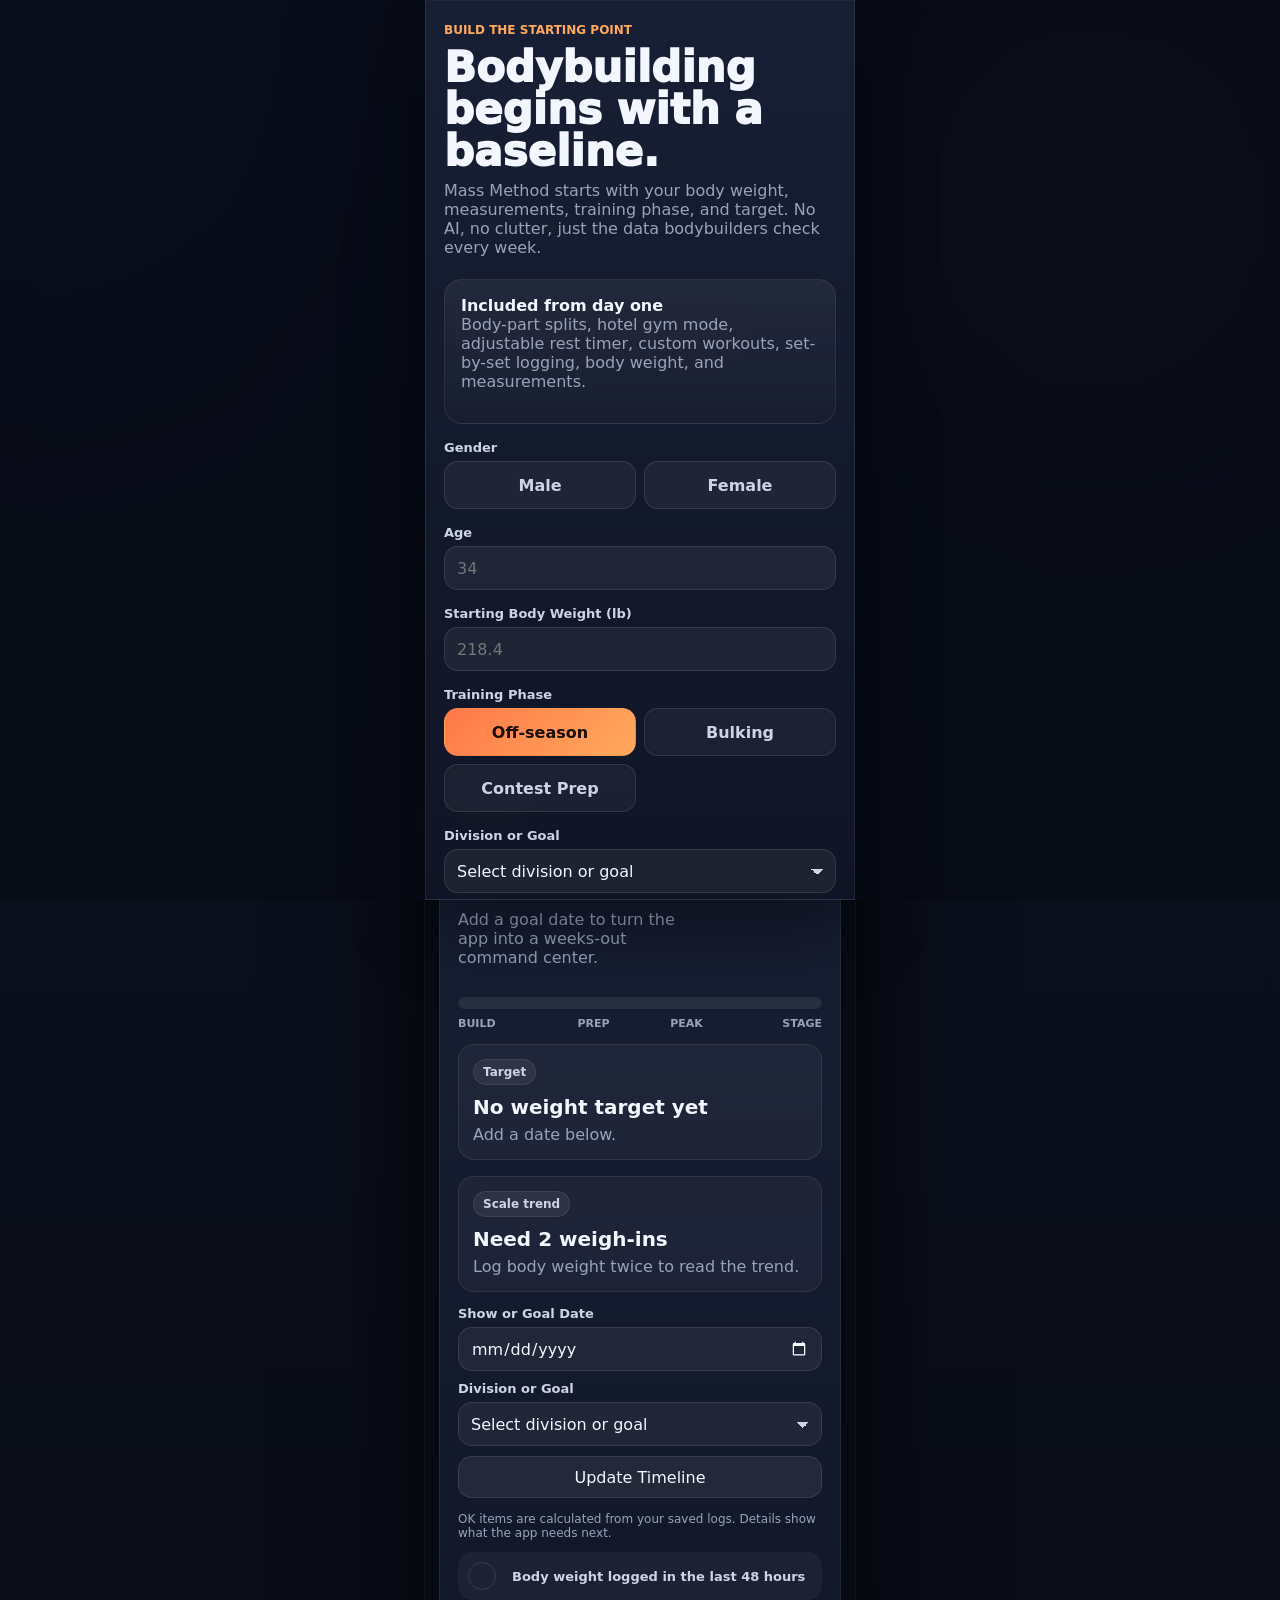
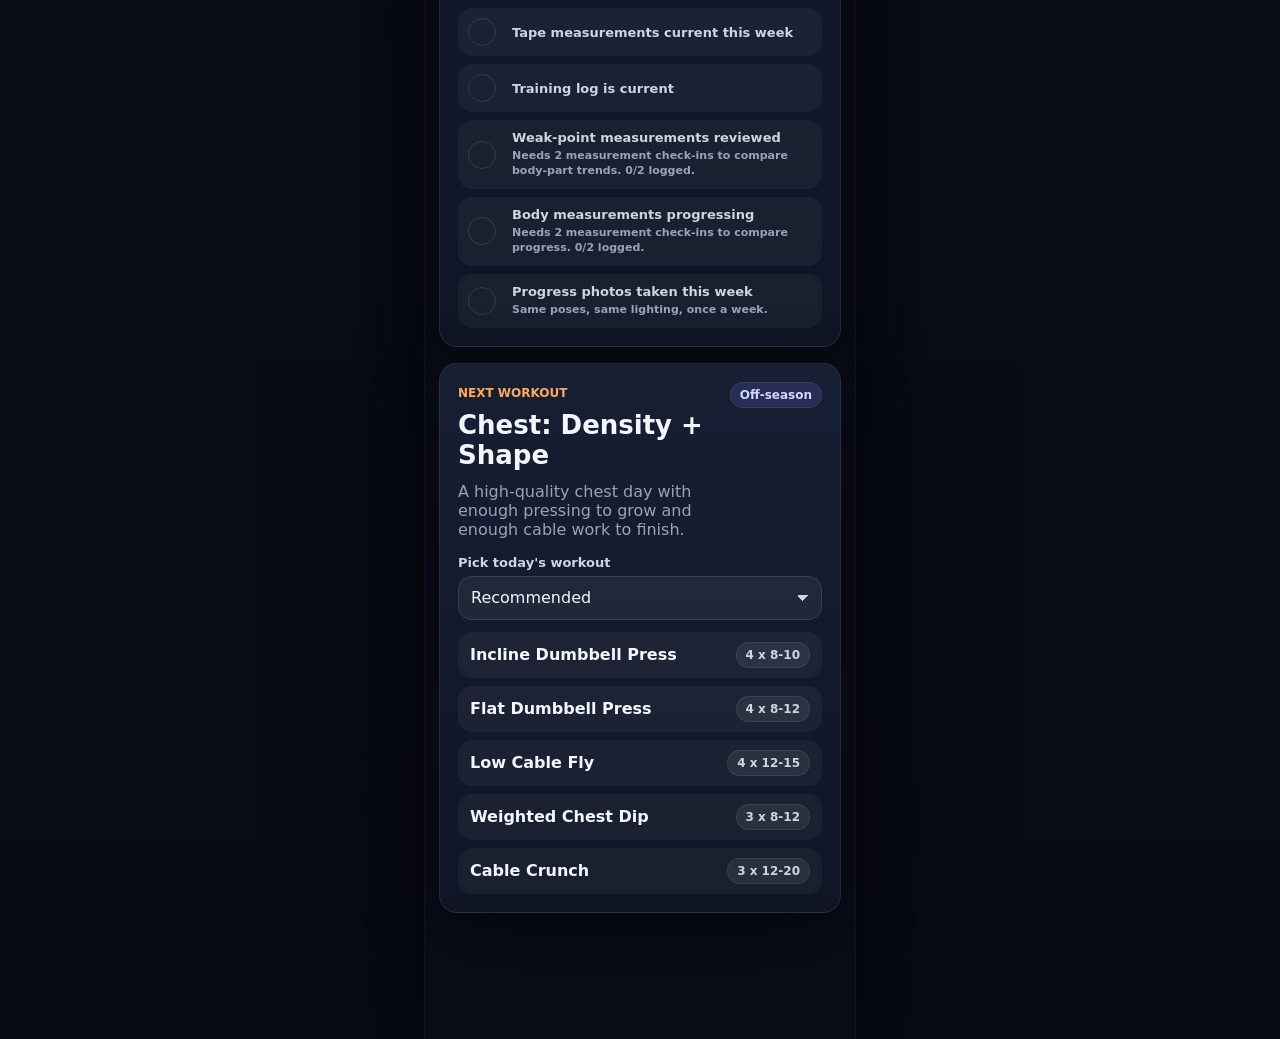
==== index.html @ 2f6bebb6 "feat: contest-prep tools — peak week checklist, posing practice, warm-up and plates New prep.js modu" ====
<!doctype html>
<html lang="en">
  <head>
    <meta charset="UTF-8" />
    <meta name="viewport" content="width=device-width, initial-scale=1.0, maximum-scale=1.0, user-scalable=no, viewport-fit=cover" />
    <meta
      name="description"
      content="Mass Method is a bodybuilding-first workout planner for off-season, bulking, contest prep, hotel gym training, and coach-ready logbook exports."
    />
    <title>Mass Method Bodybuilding</title>
    <link rel="stylesheet" href="./styles.css" />
  </head>
  <body>
    <div id="app"></div>
    <script src="./app.js"></script>
    <script src="./toolkit.js"></script>
    <script src="./settings.js"></script>
    <script src="./photos.js"></script>
    <script src="./volume.js"></script>
    <script src="./watch.js"></script>
    <script src="./coach.js"></script>
    <script src="./health.js"></script>
    <script src="./prep.js"></script>
  </body>
</html>
---- styles.css ----
:root {
  color-scheme: dark;
  /* Deep navy base, one warm action color, one cool progress color.
     Warm = things you tap; teal = things you achieved; indigo = information. */
  --bg: #0a0e1a;
  --panel: #121829;
  --panel-2: #182035;
  --line: #27314a;
  --text: #f3f6fc;
  --muted: #98a3bb;
  --soft: #cdd5e4;
  --accent: #ff7849;
  --accent-2: #ffa95c;
  --accent-rgb: 255, 120, 73;
  --teal: #2dd4bf;
  --teal-rgb: 45, 212, 191;
  --indigo-rgb: 110, 118, 255;
  --amber: #fbbf24;
  --amber-rgb: 251, 191, 36;
  --rose: #fb7185;
  --rose-rgb: 251, 113, 133;
  --action-gradient: linear-gradient(135deg, var(--accent), var(--accent-2));
  /* Legacy names kept so older rules keep resolving. */
  --blue: var(--accent);
  --blue-2: var(--accent-2);
  --green: var(--teal);
  --red: var(--rose);
  --ink: #1a0d06;
  --shadow: 0 24px 70px rgba(0, 0, 0, 0.45);
  --radius: 18px;
}

* {
  box-sizing: border-box;
}

html,
body {
  min-height: 100%;
}

body {
  margin: 0;
  background:
    radial-gradient(circle at top left, rgba(var(--indigo-rgb), 0.16), transparent 34rem),
    radial-gradient(circle at 85% 8%, rgba(var(--accent-rgb), 0.1), transparent 24rem),
    linear-gradient(180deg, #0c1120 0%, var(--bg) 46%, #080b14 100%);
  color: var(--text);
  font-family: Inter, ui-sans-serif, system-ui, -apple-system, BlinkMacSystemFont, "Segoe UI", sans-serif;
  letter-spacing: 0;
}

button,
input,
select,
textarea {
  font: inherit;
}

button {
  cursor: pointer;
}

button:disabled {
  cursor: not-allowed;
  opacity: 0.42;
}

.app {
  width: min(100%, 430px);
  min-height: 100svh;
  margin: 0 auto;
  display: grid;
  grid-template-columns: 1fr;
  background: rgba(10, 14, 26, 0.84);
  box-shadow: 0 0 0 1px rgba(255, 255, 255, 0.06), 0 34px 110px rgba(0, 0, 0, 0.62);
}

.sidebar {
  display: none;
}

.brand {
  display: flex;
  align-items: center;
  gap: 12px;
  margin-bottom: 24px;
}

.brand-mark {
  display: grid;
  place-items: center;
  width: 46px;
  height: 46px;
  border-radius: 14px;
  color: var(--ink);
  font-weight: 950;
  background: var(--action-gradient);
  box-shadow: 0 0 34px rgba(var(--accent-rgb), 0.35);
}

.brand-title {
  margin: 0;
  font-size: 20px;
  font-weight: 900;
}

.brand-subtitle {
  margin: 2px 0 0;
  color: var(--muted);
  font-size: 12px;
}

.nav {
  display: grid;
  gap: 8px;
}

.nav button {
  width: 100%;
  min-height: 46px;
  display: flex;
  align-items: center;
  gap: 10px;
  border: 1px solid transparent;
  border-radius: 14px;
  padding: 0 13px;
  background: transparent;
  color: var(--muted);
  text-align: left;
}

.nav button.active,
.nav button:hover {
  border-color: rgba(var(--accent-rgb), 0.4);
  background: rgba(var(--accent-rgb), 0.12);
  color: var(--text);
}

.sidebar-card {
  margin-top: 22px;
  padding: 16px;
  border: 1px solid rgba(255, 255, 255, 0.08);
  border-radius: var(--radius);
  background: linear-gradient(180deg, rgba(255, 255, 255, 0.06), rgba(255, 255, 255, 0.02));
}

.main {
  min-width: 0;
  padding: calc(18px + env(safe-area-inset-top, 0px)) 14px calc(126px + env(safe-area-inset-bottom, 0px));
}

.resume-workout {
  display: flex;
  align-items: center;
  justify-content: space-between;
  gap: 16px;
  margin-bottom: 16px;
}

.resume-workout p:last-child {
  margin-bottom: 0;
}

.topbar {
  display: flex;
  align-items: flex-start;
  justify-content: space-between;
  gap: 18px;
  margin-bottom: 22px;
}

.builder-header {
  margin-bottom: 12px;
}

.builder-header .eyebrow {
  margin-bottom: 6px;
}

.builder-header h1 {
  max-width: 360px;
  margin-bottom: 0;
  font-size: 30px;
  line-height: 1;
}

.logbook-header {
  margin-bottom: 12px;
}

.logbook-header .eyebrow {
  margin-bottom: 6px;
}

.logbook-header h1 {
  max-width: 360px;
  margin-bottom: 0;
  font-size: 30px;
  line-height: 1;
}

.compact-page-header {
  margin-bottom: 8px;
}

.compact-page-header .eyebrow {
  margin-bottom: 0;
}

.eyebrow {
  display: inline-flex;
  align-items: center;
  gap: 8px;
  margin-bottom: 10px;
  color: var(--blue-2);
  font-size: 12px;
  font-weight: 800;
  text-transform: uppercase;
}

h1,
h2,
h3,
p {
  margin-top: 0;
}

h1 {
  max-width: 820px;
  overflow-wrap: anywhere;
  margin-bottom: 8px;
  font-size: clamp(30px, 10vw, 42px);
  line-height: 1;
  font-weight: 950;
}

h2 {
  margin-bottom: 12px;
  font-size: 26px;
}

h3 {
  margin-bottom: 8px;
}

.muted {
  color: var(--muted);
}

.soft {
  color: var(--soft);
}

.grid {
  display: grid;
  gap: 16px;
}

.grid.two {
  grid-template-columns: 1fr;
}

.grid.three {
  grid-template-columns: 1fr;
}

.grid.four {
  grid-template-columns: 1fr;
}

.card {
  border: 1px solid rgba(255, 255, 255, 0.08);
  border-radius: var(--radius);
  background: linear-gradient(180deg, rgba(24, 32, 53, 0.96), rgba(16, 22, 38, 0.96));
  box-shadow: var(--shadow);
}

.card.pad {
  padding: 18px;
}

.hero-card {
  position: relative;
  overflow: hidden;
  min-height: 470px;
  padding: 14px;
  display: grid;
  grid-template-columns: 1fr;
  gap: 24px;
  align-items: start;
}

.hero-card::before {
  content: "";
  position: absolute;
  inset: 0;
  background:
    linear-gradient(180deg, rgba(12, 17, 30, 0.96) 0%, rgba(12, 17, 30, 0.84) 54%, rgba(12, 17, 30, 0.45) 100%),
    url("./assets/physique-lines.svg") bottom right / 360px no-repeat;
  opacity: 0.98;
}

.hero-card > * {
  position: relative;
}

.today-hero {
  min-height: 0;
  padding: 16px;
}

.today-hero::before {
  background:
    linear-gradient(180deg, rgba(12, 17, 30, 0.96) 0%, rgba(12, 17, 30, 0.88) 64%, rgba(12, 17, 30, 0.62) 100%),
    url("./assets/physique-lines.svg") bottom right / 240px no-repeat;
}

.today-hero h1 {
  max-width: 360px;
  margin-bottom: 8px;
  font-size: 32px;
  line-height: 0.98;
}

.today-hero .soft {
  max-width: 360px;
  margin-bottom: 0;
  font-size: 14px;
  line-height: 1.35;
}

.today-hero .stage-pills {
  margin: 14px 0 10px;
}

.stage-pills,
.filters,
.actions {
  display: flex;
  flex-wrap: wrap;
  gap: 10px;
}

.choice-grid {
  display: grid;
  grid-template-columns: repeat(2, minmax(0, 1fr));
  gap: 8px;
}

.choice-btn {
  min-height: 48px;
  border: 1px solid rgba(255, 255, 255, 0.1);
  border-radius: 14px;
  padding: 0 10px;
  color: var(--soft);
  background: rgba(255, 255, 255, 0.05);
  text-align: center;
  font-weight: 800;
}

.choice-btn.active {
  color: var(--ink);
  border-color: transparent;
  background: var(--action-gradient);
}

.phase-btn,
.chip,
.primary-btn,
.secondary-btn,
.ghost-btn,
.icon-btn {
  min-height: 42px;
  border: 1px solid rgba(255, 255, 255, 0.1);
  border-radius: 14px;
  padding: 0 14px;
  color: var(--text);
  background: rgba(255, 255, 255, 0.04);
}

.phase-btn.active,
.chip.active {
  color: var(--ink);
  border-color: transparent;
  background: var(--action-gradient);
  font-weight: 850;
}

.primary-btn {
  border-color: transparent;
  color: var(--ink);
  font-weight: 900;
  background: var(--action-gradient);
  box-shadow: 0 12px 30px rgba(var(--accent-rgb), 0.28);
}

.secondary-btn {
  background: rgba(255, 255, 255, 0.07);
}

.ghost-btn {
  background: transparent;
}

.danger {
  color: #ffd1d9;
  border-color: rgba(var(--rose-rgb), 0.38);
  background: rgba(var(--rose-rgb), 0.12);
}

.stat {
  min-height: 118px;
  padding: 16px;
}

.stat .value {
  margin: 0;
  font-size: 30px;
  font-weight: 950;
}

.stat .label {
  margin: 4px 0 0;
  color: var(--muted);
  font-size: 13px;
}

.grid.today-stats {
  grid-template-columns: repeat(2, minmax(0, 1fr));
  gap: 8px;
  margin-top: 10px;
}

.today-stats .stat {
  min-height: 76px;
  padding: 12px;
  display: grid;
  align-content: center;
}

.today-stats .stat .value {
  font-size: 25px;
  line-height: 1;
}

.today-stats .stat .label {
  margin-top: 6px;
  font-size: 11px;
  line-height: 1.25;
}

.progress-grid {
  gap: 10px;
}

.progress-grid > .card,
.progress-card {
  padding: 14px;
}

.progress-grid h2,
.progress-card h2 {
  margin-bottom: 10px;
  font-size: 21px;
}

.progress-grid .grid.two {
  gap: 8px;
}

.progress-grid .measurement-grid {
  gap: 8px;
}

.progress-grid .stat {
  min-height: 72px;
  padding: 10px;
}

.progress-grid .stat .value {
  font-size: 22px;
  line-height: 1;
}

.progress-grid .stat .label {
  font-size: 11px;
  line-height: 1.2;
}

.progress-grid .empty {
  min-height: 118px;
  padding: 14px;
}

.progress-grid .sparkline {
  height: 64px;
}

.stage-timeline {
  overflow: hidden;
}

.timeline-track {
  position: relative;
  height: 12px;
  margin-top: 14px;
  overflow: hidden;
  border-radius: 999px;
  background: rgba(255, 255, 255, 0.08);
}

.timeline-fill {
  height: 100%;
  border-radius: inherit;
  background: linear-gradient(90deg, var(--teal), var(--accent-2), var(--accent));
  box-shadow: 0 0 24px rgba(var(--accent-rgb), 0.3);
}

.timeline-labels {
  display: grid;
  grid-template-columns: repeat(4, 1fr);
  gap: 8px;
  margin-top: 8px;
  color: var(--muted);
  font-size: 11px;
  font-weight: 800;
  text-transform: uppercase;
}

.timeline-labels span:last-child {
  text-align: right;
}

.timeline-labels span:nth-child(2),
.timeline-labels span:nth-child(3) {
  text-align: center;
}

.signal-card {
  min-height: 116px;
  padding: 14px;
  border: 1px solid rgba(255, 255, 255, 0.08);
  border-radius: 16px;
  background: rgba(255, 255, 255, 0.045);
}

.signal-card strong {
  display: block;
  margin-top: 10px;
  font-size: 20px;
}

.signal-card p {
  margin: 6px 0 0;
}

.timeline-form {
  display: grid;
  gap: 10px;
  margin-top: 14px;
}

.checklist {
  display: grid;
  gap: 8px;
  margin-top: 14px;
}

.check-item {
  display: grid;
  grid-template-columns: 34px minmax(0, 1fr);
  gap: 10px;
  align-items: center;
  padding: 10px;
  border-radius: 14px;
  background: rgba(255, 255, 255, 0.045);
}

.check-item span {
  display: grid;
  place-items: center;
  width: 28px;
  height: 28px;
  border: 1px solid rgba(255, 255, 255, 0.12);
  border-radius: 999px;
  color: var(--ink);
  font-size: 10px;
  font-weight: 950;
}

.check-item.done span {
  background: var(--teal);
}

.check-item p {
  margin: 0;
  color: var(--soft);
  font-size: 13px;
  font-weight: 750;
}

.check-item small {
  display: block;
  margin-top: 4px;
  color: var(--muted);
  font-size: 11px;
  font-weight: 650;
  line-height: 1.35;
}

.plan-card,
.exercise-card,
.log-card {
  display: grid;
  gap: 12px;
  padding: 16px;
}

.exercise-card {
  gap: 8px;
  padding: 12px;
}

.exercise-card h3 {
  margin-bottom: 0;
  font-size: 16px;
  line-height: 1.15;
}

.exercise-card p {
  margin: 0;
  font-size: 12px;
  line-height: 1.3;
}

.exercise-card .badge {
  min-height: 22px;
  padding: 0 8px;
  font-size: 11px;
}

.exercise-card .secondary-btn {
  min-height: 36px;
}

.plan-card {
  min-height: 230px;
}

.card-head {
  display: flex;
  justify-content: space-between;
  gap: 12px;
}

.badge {
  display: inline-flex;
  align-items: center;
  min-height: 26px;
  width: fit-content;
  border-radius: 999px;
  padding: 0 9px;
  color: var(--soft);
  background: rgba(255, 255, 255, 0.07);
  border: 1px solid rgba(255, 255, 255, 0.08);
  font-size: 12px;
  font-weight: 750;
}

.badge.blue {
  color: #d4d8ff;
  background: rgba(var(--indigo-rgb), 0.18);
}

.badge.green {
  color: #c6fbf1;
  background: rgba(var(--teal-rgb), 0.15);
}

.badge.amber {
  color: #ffeab0;
  background: rgba(var(--amber-rgb), 0.15);
}

.exercise-list {
  display: grid;
  gap: 8px;
}

.exercise-row {
  display: grid;
  grid-template-columns: minmax(0, 1fr) auto;
  gap: 10px;
  align-items: center;
  padding: 10px 12px;
  border-radius: 14px;
  background: rgba(255, 255, 255, 0.045);
}

.exercise-row strong,
.truncate {
  min-width: 0;
  overflow: hidden;
  text-overflow: ellipsis;
  white-space: nowrap;
}

/* A title inside a row's text column must shrink and truncate, not push the
   page wider (an inline <strong> ignores overflow and text-overflow). */
.exercise-row > div {
  min-width: 0;
}

.exercise-row > div > strong {
  display: block;
}

/* Builder draft names must stay readable beside the reorder buttons. */
.exercise-row:has(> .mini-actions) > div > strong {
  white-space: normal;
  overflow-wrap: break-word;
}

.coach-note-card .card-head > .ghost-btn {
  align-self: flex-start;
  flex: none;
}

.resume-workout .eyebrow {
  display: flex;
}

.field {
  display: grid;
  gap: 6px;
}

.field label {
  color: var(--soft);
  font-size: 13px;
  font-weight: 750;
}

input,
select,
textarea {
  min-height: 44px;
  width: 100%;
  border: 1px solid rgba(255, 255, 255, 0.1);
  border-radius: 14px;
  padding: 0 12px;
  color: var(--text);
  background: rgba(255, 255, 255, 0.06);
  outline: none;
}

select {
  appearance: none;
  color: var(--text);
  background:
    linear-gradient(45deg, transparent 50%, var(--soft) 50%) calc(100% - 18px) 52% / 6px 6px no-repeat,
    linear-gradient(135deg, var(--soft) 50%, transparent 50%) calc(100% - 12px) 52% / 6px 6px no-repeat,
    rgba(255, 255, 255, 0.06);
  padding-right: 36px;
}

select option {
  color: #121829;
  background: #f3f6fc;
}

textarea {
  min-height: 92px;
  padding-top: 12px;
  resize: vertical;
}

input:focus,
select:focus,
textarea:focus {
  border-color: rgba(var(--accent-rgb), 0.7);
  box-shadow: 0 0 0 4px rgba(var(--accent-rgb), 0.14);
}

.session {
  display: grid;
  gap: 16px;
}

.sr-only {
  position: absolute;
  width: 1px;
  height: 1px;
  padding: 0;
  margin: -1px;
  overflow: hidden;
  clip: rect(0, 0, 0, 0);
  white-space: nowrap;
  border: 0;
}

.live-workout-customizer {
  margin-bottom: 16px;
}

.live-workout-customizer summary {
  cursor: pointer;
  font-weight: 900;
}

.live-add-grid {
  display: grid;
  grid-template-columns: repeat(2, minmax(0, 1fr));
  gap: 10px;
  margin: 14px 0;
}

.live-add-exercise {
  grid-column: 1 / -1;
}

.live-exercise-controls {
  display: grid;
  gap: 10px;
  margin: 0 0 14px;
  padding: 10px;
  border: 1px solid rgba(255, 255, 255, 0.08);
  border-radius: 14px;
  background: rgba(255, 255, 255, 0.025);
}

.live-order-controls,
.live-substitute-controls {
  display: flex;
  align-items: center;
  gap: 8px;
}

.live-order-controls button {
  min-height: 38px;
  padding: 8px 12px;
}

.live-substitute-controls select {
  min-width: 0;
  flex: 1;
}

.session-shell {
  display: grid;
  grid-template-columns: 1fr;
  gap: 16px;
}

.set-table {
  display: grid;
  gap: 10px;
}

.set-row {
  display: grid;
  grid-template-columns: 54px minmax(0, 1fr) minmax(0, 1fr) 112px;
  gap: 8px;
  align-items: center;
  padding: 10px;
  border-radius: 16px;
  background: rgba(255, 255, 255, 0.045);
}

.set-row.reps-only {
  grid-template-columns: 54px minmax(0, 1fr) 112px;
}

.set-number {
  display: grid;
  place-items: center;
  height: 40px;
  border-radius: 12px;
  background: rgba(255, 255, 255, 0.07);
  font-weight: 900;
}

.set-number.drop {
  color: var(--ink);
  background: linear-gradient(135deg, var(--amber), var(--accent-2));
}

.timer-face {
  display: grid;
  place-items: center;
  width: min(220px, 62vw);
  aspect-ratio: 1;
  margin: 8px auto 18px;
  border-radius: 999px;
  background:
    radial-gradient(circle at center, var(--panel) 0 59%, transparent 60%),
    conic-gradient(var(--green) var(--progress, 0deg), rgba(255, 255, 255, 0.08) 0);
}

.timer-face strong {
  font-size: 42px;
  line-height: 1;
}

.timer-face-large {
  width: min(78vw, 340px);
  margin: 22px auto;
}

.timer-face-large strong {
  font-size: 66px;
}

.timer-controls {
  display: grid;
  gap: 10px;
}

.timer-controls .actions {
  justify-content: center;
}

.rest-overlay {
  position: fixed;
  inset: 0;
  z-index: 35;
  display: grid;
  place-items: center;
  padding: calc(18px + env(safe-area-inset-top, 0px)) 18px calc(18px + env(safe-area-inset-bottom, 0px));
  background:
    radial-gradient(circle at 50% 28%, rgba(var(--indigo-rgb), 0.22), transparent 28rem),
    rgba(8, 11, 22, 0.96);
  backdrop-filter: blur(16px);
}

.rest-overlay-inner {
  width: min(100%, 430px);
  display: grid;
  gap: 8px;
}

.rest-overlay-head {
  display: flex;
  align-items: center;
  justify-content: space-between;
  gap: 12px;
}

.rest-overlay-head .eyebrow {
  margin-bottom: 0;
}

.rest-overlay-controls .actions {
  display: grid;
  grid-template-columns: repeat(2, minmax(0, 1fr));
}

.rest-overlay-controls .actions + .actions {
  grid-template-columns: repeat(5, minmax(0, 1fr));
}

.builder-list {
  max-height: 460px;
  overflow: auto;
  padding-right: 4px;
}

.sparkline {
  width: 100%;
  height: 86px;
  display: block;
}

.history-panel {
  margin-top: 16px;
}

.exercise-history-chart {
  height: 104px;
  margin-top: 10px;
}

.history-trend-labels {
  display: flex;
  justify-content: space-between;
  gap: 12px;
  margin-top: 4px;
  color: var(--muted);
  font-size: 11px;
}

.history-record-value {
  margin: 0;
  font-size: 26px;
  font-weight: 950;
  line-height: 1;
}

.history-session-list {
  display: grid;
  gap: 10px;
}

.history-session .muted {
  margin: 0;
}

.history-set-list {
  display: flex;
  flex-wrap: wrap;
  gap: 7px;
}

.history-set {
  padding: 7px 9px;
  border: 1px solid rgba(var(--teal-rgb), 0.2);
  border-radius: 999px;
  color: var(--text);
  background: rgba(var(--teal-rgb), 0.08);
  font-size: 12px;
  font-weight: 750;
}

.measurement-grid {
  display: grid;
  grid-template-columns: repeat(2, minmax(0, 1fr));
  gap: 10px;
  overflow-x: visible;
  padding-bottom: 4px;
}

.empty {
  display: grid;
  place-items: center;
  min-height: 210px;
  padding: 24px;
  text-align: center;
}

.modal-screen {
  position: fixed;
  inset: 0;
  z-index: 20;
  display: grid;
  align-items: start;
  justify-items: center;
  padding: 0;
  background: rgba(8, 11, 22, 0.84);
  backdrop-filter: blur(18px);
}

.modal {
  width: min(100%, 430px);
  min-height: 100svh;
  max-height: 100svh;
  border-radius: 0;
  overflow: auto;
  padding-top: env(safe-area-inset-top);
  padding-bottom: env(safe-area-inset-bottom);
}

/* Higher specificity than the mobile `.card.pad { padding: 14px }` reset so
   the safe-area padding survives on phones. */
.modal-screen .modal.card.pad {
  padding-top: calc(18px + env(safe-area-inset-top, 0px));
  padding-bottom: calc(18px + env(safe-area-inset-bottom, 0px));
}

.toast {
  position: fixed;
  right: 22px;
  bottom: calc(22px + env(safe-area-inset-bottom, 0px));
  z-index: 40;
  max-width: min(360px, calc(100vw - 44px));
  padding: 14px 16px;
  border-radius: 16px;
  color: var(--text);
  background: rgba(24, 32, 53, 0.97);
  border: 1px solid rgba(var(--teal-rgb), 0.35);
  box-shadow: var(--shadow);
  /* Never block the set row underneath; a warning can be tapped away. */
  pointer-events: none;
}

.toast[data-priority="1"] {
  pointer-events: auto;
}

.mobile-bar {
  position: fixed;
  left: max(10px, calc((100vw - 430px) / 2 + 10px));
  right: max(10px, calc((100vw - 430px) / 2 + 10px));
  bottom: calc(10px + env(safe-area-inset-bottom, 0px));
  z-index: 10;
  display: grid;
  grid-template-columns: repeat(4, minmax(0, 1fr));
  gap: 6px;
  padding: 7px;
  border: 1px solid rgba(255, 255, 255, 0.1);
  border-radius: 20px;
  background: rgba(12, 17, 30, 0.9);
  backdrop-filter: blur(18px);
}

.mobile-bar button {
  min-height: 40px;
  border: 0;
  border-radius: 14px;
  color: var(--muted);
  background: transparent;
  font-size: 12px;
  font-weight: 750;
}

.mobile-bar button.active {
  color: var(--ink);
  background: var(--action-gradient);
}

.topbar {
  flex-direction: column;
}

.set-row {
  grid-template-columns: 46px 1fr 1fr;
}

.set-row.reps-only {
  grid-template-columns: 46px 1fr;
}

.set-row .primary-btn,
.set-row .secondary-btn {
  grid-column: 1 / -1;
}

@media (max-width: 560px) {
  .resume-workout {
    align-items: stretch;
    flex-direction: column;
  }


  .live-order-controls {
    display: grid;
    grid-template-columns: repeat(3, minmax(0, 1fr));
  }

  .live-substitute-controls {
    align-items: stretch;
    flex-direction: column;
  }

  .card.pad,
  .hero-card {
    padding: 14px;
  }

  .modal.card.pad {
    padding-top: max(14px, env(safe-area-inset-top));
    padding-bottom: max(14px, env(safe-area-inset-bottom));
  }

  .grid {
    gap: 12px;
  }

  .stage-pills,
  .filters,
  .actions {
    display: grid;
    grid-template-columns: repeat(2, minmax(0, 1fr));
  }

  .stage-pills button,
  .filters button,
  .actions button {
    width: 100%;
  }

  .measurement-grid {
    grid-template-columns: repeat(2, minmax(0, 1fr));
    overflow-x: visible;
  }
}

textarea {
  width: 100%;
  min-height: 84px;
  resize: vertical;
}

.favorite-btn {
  width: 40px;
  min-width: 40px;
  padding: 8px;
  color: var(--muted);
  background: rgba(255, 255, 255, 0.06);
  border: 1px solid var(--line);
  border-radius: 12px;
}

.favorite-btn.active {
  color: var(--amber);
  border-color: rgba(var(--amber-rgb), 0.5);
  background: rgba(var(--amber-rgb), 0.12);
}

.previous-performance,
.progression-callout,
.compact-note {
  margin: 10px 0;
  padding: 10px 12px;
  border-radius: 12px;
  background: rgba(255, 255, 255, 0.05);
  color: var(--muted);
  font-size: 13px;
}

.previous-performance p {
  margin: 5px 0 0;
}

.progression-callout {
  color: var(--text);
  border-left: 3px solid var(--green);
}

.toolkit-exercise-controls {
  margin: 12px 0;
}

.toolkit-exercise-controls select,
.topbar select {
  min-width: 180px;
}

.toolkit-set-row {
  grid-template-columns: 48px minmax(70px, 0.8fr) minmax(65px, 0.7fr) minmax(82px, 0.7fr) minmax(112px, 1fr) 104px;
}

.toolkit-set-row.reps-only {
  grid-template-columns: 48px minmax(65px, 0.8fr) minmax(82px, 0.8fr) minmax(112px, 1fr) 104px;
}

.mini-actions {
  display: flex;
  gap: 6px;
  flex-wrap: wrap;
  justify-content: flex-end;
}

.mini-actions button {
  width: auto;
  min-width: 40px;
  min-height: 40px;
  padding: 7px 9px;
  border-radius: 9px;
  background: rgba(255, 255, 255, 0.06);
  color: var(--text);
  border: 1px solid var(--line);
}

.mini-actions button.danger {
  color: #ff9fb0;
}

.equipment-checks {
  display: grid;
  grid-template-columns: repeat(2, minmax(0, 1fr));
  gap: 8px;
  margin: 10px 0;
}

.equipment-checks label {
  display: flex;
  align-items: center;
  gap: 8px;
  padding: 8px;
  border-radius: 10px;
  background: rgba(255, 255, 255, 0.04);
}

.equipment-checks input {
  width: auto;
}

.toolkit-history {
  margin-bottom: 16px;
}

@media (max-width: 900px) {
  .toolkit-set-row,
  .toolkit-set-row.reps-only {
    grid-template-columns: 42px repeat(2, minmax(0, 1fr));
  }

  .toolkit-set-row select,
  .toolkit-set-row button {
    grid-column: auto;
  }
}

@media (max-width: 560px) {
  .toolkit-exercise-controls .actions,
  .topbar .actions {
    grid-template-columns: 1fr;
  }

  .toolkit-exercise-controls select,
  .topbar select {
    width: 100%;
    min-width: 0;
  }

  .toolkit-set-row,
  .toolkit-set-row.reps-only {
    grid-template-columns: 40px repeat(2, minmax(0, 1fr));
  }

  /* Weight + reps, then RIR + set type, then Complete: three short rows per
     set instead of five stacked full-width fields. */
  .toolkit-set-row > *:not(.set-number) {
    grid-column: auto;
  }

  .toolkit-set-row > .set-number {
    grid-row: span 3;
  }

  .toolkit-set-row > button:last-child {
    grid-column: 2 / -1;
  }

  .equipment-checks {
    grid-template-columns: 1fr;
  }
}

/* Long exercise names must not squeeze rest/target badges into tall pills. */
.card-head > .badge {
  flex-shrink: 0;
  align-self: flex-start;
  white-space: nowrap;
}

@media (max-width: 560px) {
  /* Keep live-workout controls compact: Copy Last + Substitute on one row,
     set/order buttons on the next, Remove last. */
  .toolkit-exercise-controls .actions {
    grid-template-columns: repeat(4, minmax(0, 1fr));
  }

  .toolkit-exercise-controls .actions > .secondary-btn,
  .toolkit-exercise-controls .actions > select {
    grid-column: span 2;
  }

  .toolkit-exercise-controls .actions > .ghost-btn.danger {
    grid-column: 1 / -1;
  }

  /* The phone tab bar wraps to two rows; keep toasts above it. */
  .toast {
    left: 16px;
    right: 16px;
    bottom: calc(126px + env(safe-area-inset-bottom, 0px));
    max-width: none;
  }
}

.more-grid {
  gap: 14px;
}

.file-btn {
  display: inline-flex;
  align-items: center;
  justify-content: center;
  cursor: pointer;
}

/* Progress photos */
.pose-strip {
  display: flex;
  gap: 8px;
  margin: 12px -2px 4px;
  padding: 2px;
  overflow-x: auto;
  scrollbar-width: none;
}

.pose-strip .chip {
  flex: 0 0 auto;
  white-space: nowrap;
}

.photo-strip {
  display: flex;
  gap: 10px;
  margin-top: 14px;
  overflow-x: auto;
  padding-bottom: 4px;
}

.photo-thumb {
  flex: 0 0 104px;
  margin: 0;
}

.photo-thumb img,
.photo-full {
  display: block;
  width: 100%;
  aspect-ratio: 3 / 4;
  object-fit: cover;
  border-radius: 12px;
  background: var(--panel-2);
  border: 1px solid var(--line);
}

.photo-thumb figcaption,
.photo-side figcaption {
  display: flex;
  align-items: center;
  justify-content: space-between;
  margin-top: 6px;
  color: var(--muted);
  font-size: 12px;
}

.photo-delete {
  width: 26px;
  height: 26px;
  border: 1px solid var(--line);
  border-radius: 8px;
  color: var(--muted);
  background: transparent;
}

.photo-compare {
  margin-top: 16px;
  padding-top: 14px;
  border-top: 1px solid var(--line);
}

.photo-side {
  display: grid;
  grid-template-columns: repeat(2, minmax(0, 1fr));
  gap: 10px;
  margin-top: 12px;
}

.photo-side figure {
  margin: 0;
}

.photo-overlay {
  position: relative;
  margin-top: 12px;
}

.photo-overlay .photo-overlay-top {
  position: absolute;
  inset: 0;
}

.photo-slider {
  width: 100%;
  margin-top: 12px;
  accent-color: var(--accent);
}

.segmented {
  display: inline-flex;
  padding: 3px;
  border: 1px solid var(--line);
  border-radius: 12px;
  background: rgba(255, 255, 255, 0.03);
}

.segmented button {
  min-height: 32px;
  padding: 0 10px;
  border: 0;
  border-radius: 9px;
  color: var(--muted);
  background: transparent;
  font-size: 12px;
  font-weight: 800;
}

.segmented button.active {
  color: var(--ink);
  background: var(--action-gradient);
}

.segmented button {
  white-space: nowrap;
}

.photo-compare .card-head {
  flex-wrap: wrap;
  gap: 8px;
}

.photo-compare h3 {
  margin: 0;
}

/* Weekly volume and training blocks */
.volume-stack {
  gap: 14px;
  margin-bottom: 16px;
}

.volume-list {
  display: grid;
  gap: 12px;
  margin-top: 12px;
}

.volume-row {
  display: grid;
  grid-template-columns: minmax(0, 1fr) auto;
  gap: 6px 10px;
  align-items: center;
}

.volume-label {
  display: flex;
  align-items: center;
  gap: 8px;
  min-width: 0;
}

.volume-label strong {
  display: inline-flex;
  align-items: center;
  gap: 6px;
  font-size: 14px;
}

.volume-label .badge {
  min-height: 20px;
  font-size: 10px;
}

.volume-status {
  color: var(--muted);
  font-size: 12px;
  font-weight: 700;
}

.volume-status.on { color: var(--teal); }
.volume-status.high,
.volume-status.building { color: var(--amber); }
.volume-status.over { color: var(--rose); }

.volume-value {
  grid-row: 1;
  grid-column: 2;
  font-weight: 900;
  font-variant-numeric: tabular-nums;
}

.volume-value small {
  color: var(--muted);
  font-weight: 700;
}

.volume-track {
  position: relative;
  grid-column: 1 / -1;
  height: 12px;
  border-radius: 999px;
  background: rgba(255, 255, 255, 0.06);
  overflow: hidden;
}

.volume-target {
  position: absolute;
  top: 0;
  bottom: 0;
  background: rgba(var(--teal-rgb), 0.22);
  border-left: 2px solid rgba(var(--teal-rgb), 0.7);
  border-right: 2px solid rgba(var(--teal-rgb), 0.7);
}

.volume-fill {
  position: absolute;
  top: 3px;
  bottom: 3px;
  left: 0;
  border-radius: 999px;
  background: var(--muted);
}

.volume-fill.on { background: var(--teal); }
.volume-fill.building,
.volume-fill.high { background: var(--amber); }
.volume-fill.over { background: var(--rose); }

.volume-max {
  position: absolute;
  top: 0;
  bottom: 0;
  width: 2px;
  background: rgba(var(--rose-rgb), 0.8);
}

.volume-legend {
  display: flex;
  gap: 16px;
  margin-top: 6px;
  color: var(--muted);
  font-size: 12px;
}

.volume-legend span {
  display: inline-flex;
  align-items: center;
  gap: 6px;
}

.volume-legend i {
  display: inline-block;
  width: 14px;
  height: 10px;
  border-radius: 3px;
}

.legend-target {
  background: rgba(var(--teal-rgb), 0.35);
  border: 1px solid rgba(var(--teal-rgb), 0.8);
}

.legend-max {
  width: 3px !important;
  background: rgba(var(--rose-rgb), 0.8);
}

.week-bars {
  display: grid;
  grid-template-columns: repeat(8, minmax(0, 1fr));
  gap: 6px;
  height: 110px;
  margin-top: 8px;
}

.week-bar {
  display: flex;
  flex-direction: column;
  justify-content: flex-end;
  align-items: center;
  gap: 4px;
  min-height: 0;
}

.week-bar span {
  width: 100%;
  border-radius: 6px 6px 3px 3px;
  background: rgba(var(--indigo-rgb), 0.55);
}

.week-bar.current span {
  background: var(--action-gradient);
}

.week-bar small {
  color: var(--muted);
  font-size: 10px;
}

.block-weeks {
  display: grid;
  grid-template-columns: repeat(auto-fit, minmax(44px, 1fr));
  gap: 6px;
  margin-top: 12px;
}

.block-week {
  display: grid;
  justify-items: center;
  gap: 2px;
  padding: 8px 4px;
  border: 1px solid var(--line);
  border-radius: 12px;
  color: var(--muted);
}

.block-week small {
  font-size: 10px;
}

.block-week.done {
  color: var(--teal);
  border-color: rgba(var(--teal-rgb), 0.35);
  background: rgba(var(--teal-rgb), 0.08);
}

.block-week.current {
  color: var(--ink);
  border-color: transparent;
  background: var(--action-gradient);
}

.block-week.deload:not(.current) {
  border-style: dashed;
}

.block-banner {
  margin-bottom: 12px;
  padding: 10px 14px;
  border: 1px solid rgba(var(--accent-rgb), 0.4);
  border-radius: 14px;
  background: rgba(var(--accent-rgb), 0.1);
  color: var(--text);
  font-weight: 800;
  font-size: 14px;
}

.block-banner.deload {
  border-color: rgba(var(--amber-rgb), 0.45);
  background: rgba(var(--amber-rgb), 0.1);
}

.warning-note {
  margin: 10px 0 0;
  padding: 10px 12px;
  border-radius: 12px;
  color: #ffeab0;
  background: rgba(var(--amber-rgb), 0.12);
  font-size: 13px;
}

.toggle-row {
  display: flex;
  align-items: flex-start;
  gap: 10px;
  margin-top: 12px;
  font-weight: 700;
  cursor: pointer;
}

.toggle-row input {
  width: 20px;
  height: 20px;
  min-height: 0;
  margin: 2px 0 0;
  accent-color: var(--accent);
}

/* Coach hub */
.roster {
  gap: 12px;
}

.roster-card {
  width: 100%;
  color: var(--text);
  text-align: left;
  cursor: pointer;
  font: inherit;
}

.roster-card h3 {
  margin: 0;
}

.roster-card p {
  margin: 2px 0 0;
}

.roster-stats {
  display: grid;
  grid-template-columns: repeat(2, minmax(0, 1fr));
  gap: 8px;
  margin-top: 12px;
  color: var(--muted);
  font-size: 13px;
}

.roster-stats strong {
  color: var(--text);
  font-size: 16px;
}

.coach-note-card {
  border-color: rgba(var(--accent-rgb), 0.35);
  background: linear-gradient(180deg, rgba(var(--accent-rgb), 0.1), rgba(var(--accent-rgb), 0.03));
}

.coach-note-card p:last-child {
  margin-bottom: 0;
}

.program-plans {
  display: grid;
  gap: 4px;
}

.program-plans small {
  display: block;
  margin-top: 2px;
  font-weight: 600;
}

/* Round 16: live workout puts sets first. */
.session-actions {
  display: grid;
  grid-template-columns: minmax(0, 2fr) minmax(0, 1fr);
  gap: 8px;
}

@media (max-width: 560px) {
  .topbar .actions.session-actions {
    grid-template-columns: minmax(0, 2fr) minmax(0, 1fr);
  }
}

.finish-banner {
  margin-bottom: 12px;
  border: 1px solid var(--green);
  display: grid;
  gap: 10px;
}

.finish-banner p {
  margin: 0;
}

.session-tools .actions {
  display: grid;
  grid-template-columns: 1fr;
  gap: 8px;
}

.exercise-quick {
  display: grid;
  grid-template-columns: minmax(0, 1fr) minmax(0, 1fr);
  gap: 8px;
  align-items: start;
}

.exercise-options {
  grid-column: 2;
}

.exercise-options[open] {
  grid-column: 1 / -1;
}

.exercise-options > summary {
  list-style: none;
  display: grid;
  place-items: center;
  min-height: 44px;
  cursor: pointer;
}

.exercise-options > summary::-webkit-details-marker {
  display: none;
}

.exercise-options > .actions {
  margin-top: 8px;
}

.compact-btn {
  width: auto;
  min-height: 32px;
  padding: 4px 10px;
  font-size: 13px;
}

.rest-overlay {
  overflow-y: auto;
}

.inline-link {
  color: inherit;
  text-decoration: underline;
  margin-left: 6px;
  font-weight: 600;
}

/* Native feel in the WKWebView: no text selection or long-press callouts on
   UI chrome, no gray tap flash, no double-tap zoom, no page rubber-banding.
   Fields stay selectable and editable. */
html,
body {
  -webkit-user-select: none;
  user-select: none;
  -webkit-touch-callout: none;
  -webkit-tap-highlight-color: transparent;
  touch-action: manipulation;
  overscroll-behavior: none;
}

input,
textarea,
select,
.policy-text {
  -webkit-user-select: text;
  user-select: text;
}

img {
  -webkit-touch-callout: none;
}

.policy-text p {
  margin: 10px 0 0;
  line-height: 1.45;
}

.exercise-row:has(> .compact-btn) {
  grid-template-columns: minmax(0, 1fr) auto;
}

.exercise-row:has(> span + strong + .compact-btn) {
  grid-template-columns: minmax(0, 1fr) minmax(0, 1fr) auto;
}

/* A bare date column sizes to the date and never breaks inside it. */
.exercise-row:has(> span.row-date + strong + .compact-btn) {
  grid-template-columns: auto minmax(0, 1fr) auto;
}

.row-date {
  white-space: nowrap;
}

.exercise-row:has(> span + strong + .compact-btn) > span,
.exercise-row:has(> span + strong + .compact-btn) > strong {
  overflow-wrap: break-word;
}

.exercise-row:has(> span + strong + .compact-btn) > strong {
  white-space: normal;
  text-align: right;
}

/* Entry rows without a Delete button (Apple Health steps). */
.exercise-row:has(> span + strong:last-child) {
  grid-template-columns: minmax(0, 1fr) minmax(0, 1fr);
}

.exercise-row:has(> span + strong:last-child) > strong {
  white-space: normal;
  overflow-wrap: break-word;
  text-align: right;
}

/* Small phones (iPhone SE 1st gen, zoomed display): give text the width. */
@media (max-width: 359px) {
  .exercise-row:has(> .mini-actions) {
    grid-template-columns: minmax(0, 1fr);
  }

  .exercise-row:has(> .mini-actions) > .mini-actions {
    justify-content: flex-start;
  }

  .exercise-row:has(> span + strong + .compact-btn),
  .exercise-row:has(> span.row-date + strong + .compact-btn) {
    grid-template-columns: minmax(0, 1fr) auto;
  }

  .exercise-row:has(> span + strong + .compact-btn) > span {
    grid-column: 1;
    grid-row: 1;
  }

  .exercise-row:has(> span + strong + .compact-btn) > strong {
    grid-column: 1;
    grid-row: 2;
    text-align: left;
  }

  .exercise-row:has(> span + strong + .compact-btn) > .compact-btn {
    grid-column: 2;
    grid-row: 1 / span 2;
    justify-self: end;
  }
}

.exercise-row > .compact-btn {
  min-height: 44px;
  min-width: 72px;
  align-self: center;
}

/* Contest prep tools (prep.js): peak week, posing practice, warm-up and plates. */
.prep-stack {
  gap: 16px;
}

.prep-safety,
.prep-warning {
  margin: 10px 0 0;
  padding: 10px 12px;
  border-radius: 12px;
  background: rgba(255, 184, 77, 0.1);
  color: var(--soft);
  font-size: 12px;
  font-weight: 650;
  line-height: 1.4;
}

.prep-warning[hidden] {
  display: none;
}

.prep-days {
  display: grid;
  gap: 8px;
  margin-top: 12px;
}

.prep-day {
  border-radius: 14px;
  background: rgba(255, 255, 255, 0.03);
  padding: 4px 10px;
}

.prep-day.today {
  outline: 1px solid rgba(255, 184, 77, 0.45);
}

.prep-day.past summary strong {
  color: var(--muted);
}

.prep-day > summary {
  display: grid;
  grid-template-columns: auto minmax(0, 1fr) auto;
  gap: 10px;
  align-items: center;
  min-height: 44px;
  cursor: pointer;
  list-style: none;
}

.prep-day > summary::-webkit-details-marker {
  display: none;
}

.prep-day .checklist {
  margin: 4px 0 10px;
}

.prep-item {
  display: grid;
  gap: 6px;
}

.prep-item:has(> .compact-btn) {
  grid-template-columns: minmax(0, 1fr) auto;
  align-items: center;
}

.prep-item:has(> .compact-btn) > .prep-inline-field {
  grid-column: 1 / -1;
}

button.check-item.prep-check {
  width: 100%;
  min-height: 44px;
  border: 0;
  text-align: left;
  color: inherit;
  font: inherit;
  cursor: pointer;
}

.prep-inline-field {
  margin: 0 0 4px 44px;
}

.prep-targets {
  display: grid;
  gap: 6px;
}

.prep-target-row {
  display: grid;
  grid-template-columns: 64px minmax(0, 1fr);
  gap: 8px;
  align-items: center;
}

.prep-target-row label {
  color: var(--soft);
  font-size: 12px;
  font-weight: 800;
}

.prep-add {
  display: grid;
  grid-template-columns: minmax(0, 1fr) auto;
  gap: 8px;
}

.posing-list,
.warmup-list {
  margin: 10px 0;
  padding-left: 22px;
  color: var(--soft);
  font-size: 13px;
  line-height: 1.6;
}

.posing-overlay .posing-pose {
  margin: 4px 0 0;
  font-size: 28px;
}

.prep-load-helper[open] {
  grid-column: 1 / -1;
}

.prep-load-body {
  margin-top: 8px;
}
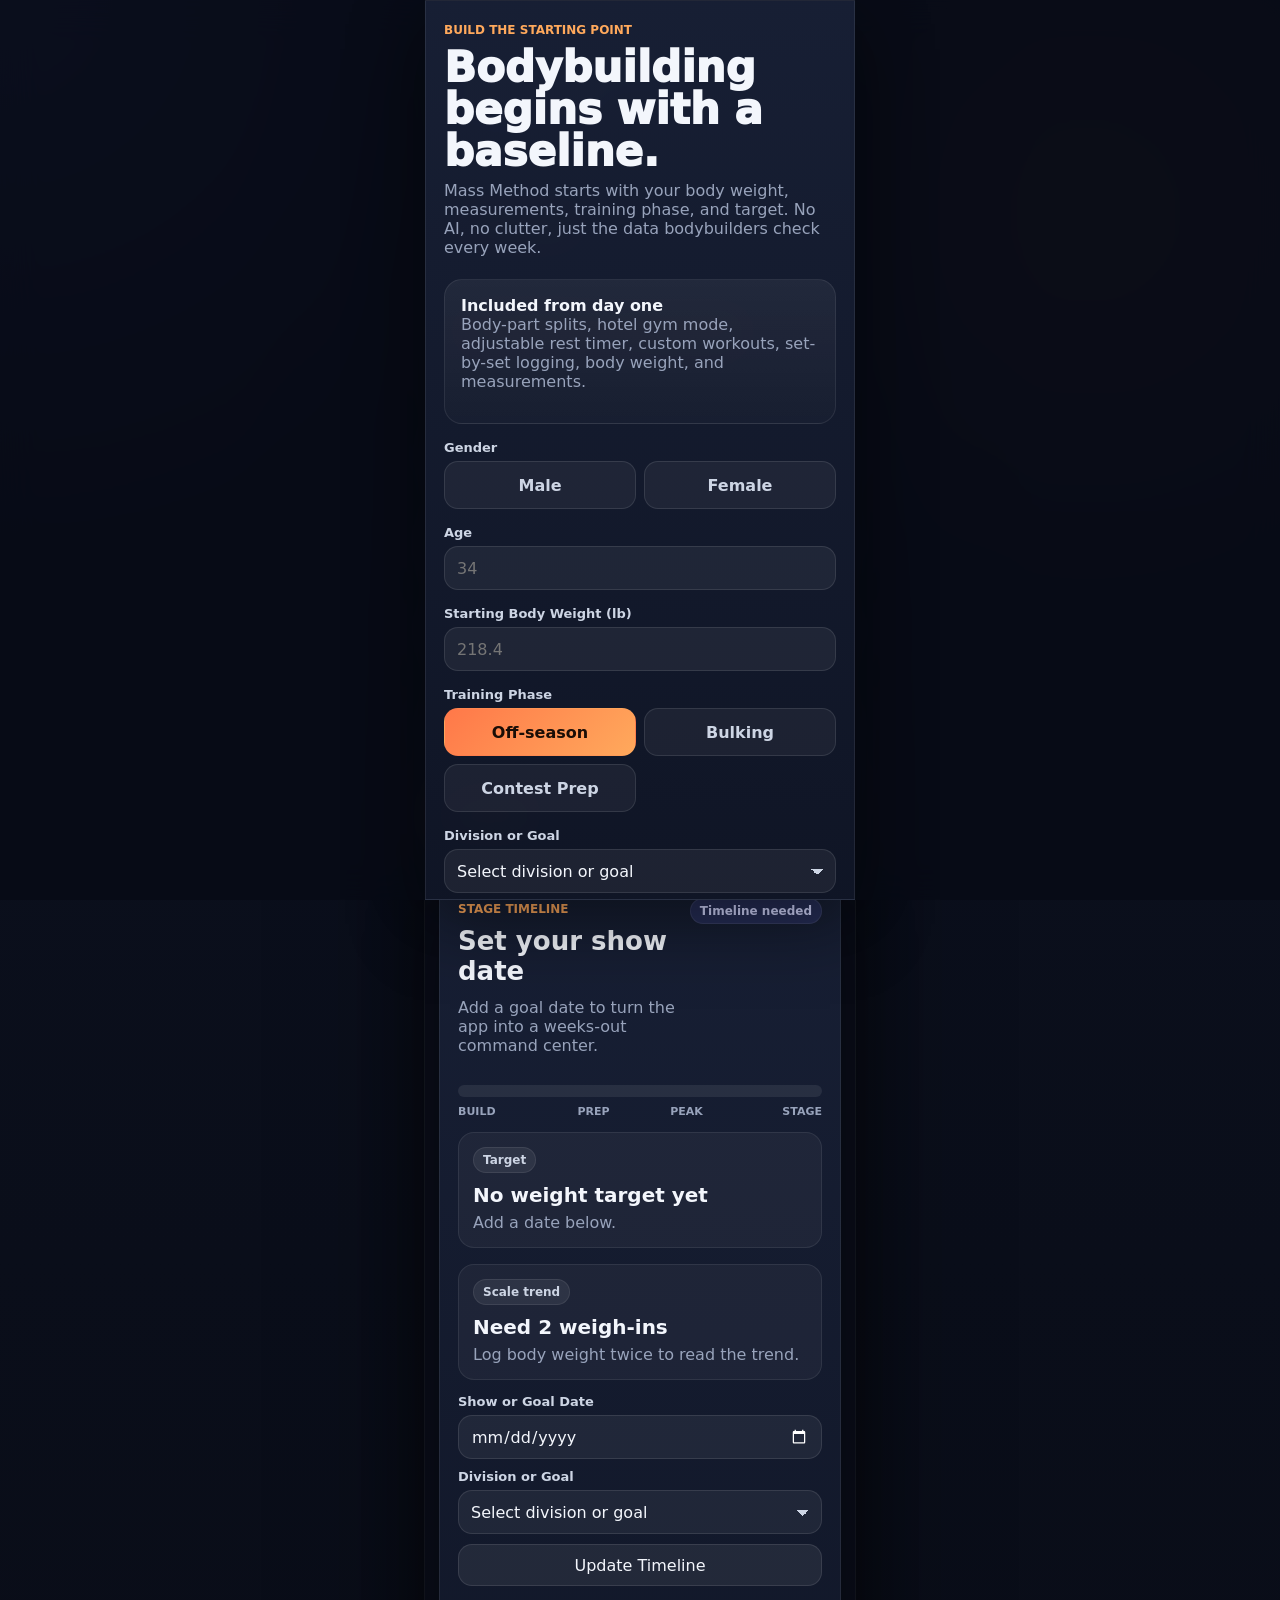
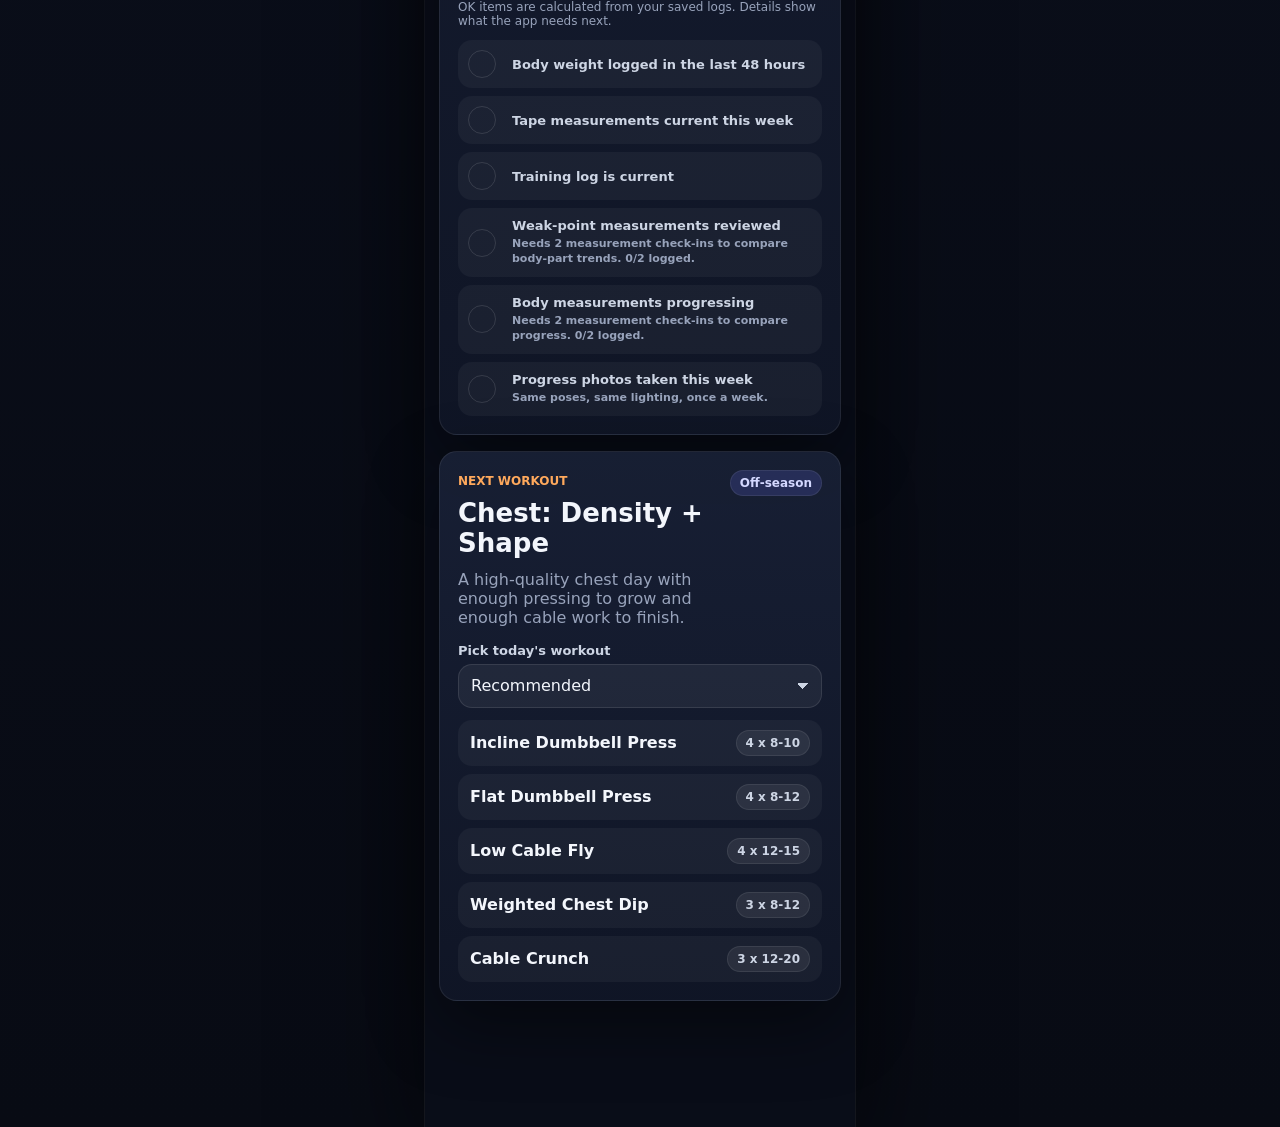
==== commit fafedcde: "Merge branch 'feat/prep-tools' into feature/travel-and-tools # Conflicts: #	index.html #	ios/PeakSet" ====
--- a/index.html
+++ b/index.html
@@ -20,6 +20,7 @@
     <script src="./watch.js"></script>
     <script src="./coach.js"></script>
     <script src="./health.js"></script>
+    <script src="./travel.js"></script>
     <script src="./prep.js"></script>
   </body>
 </html>
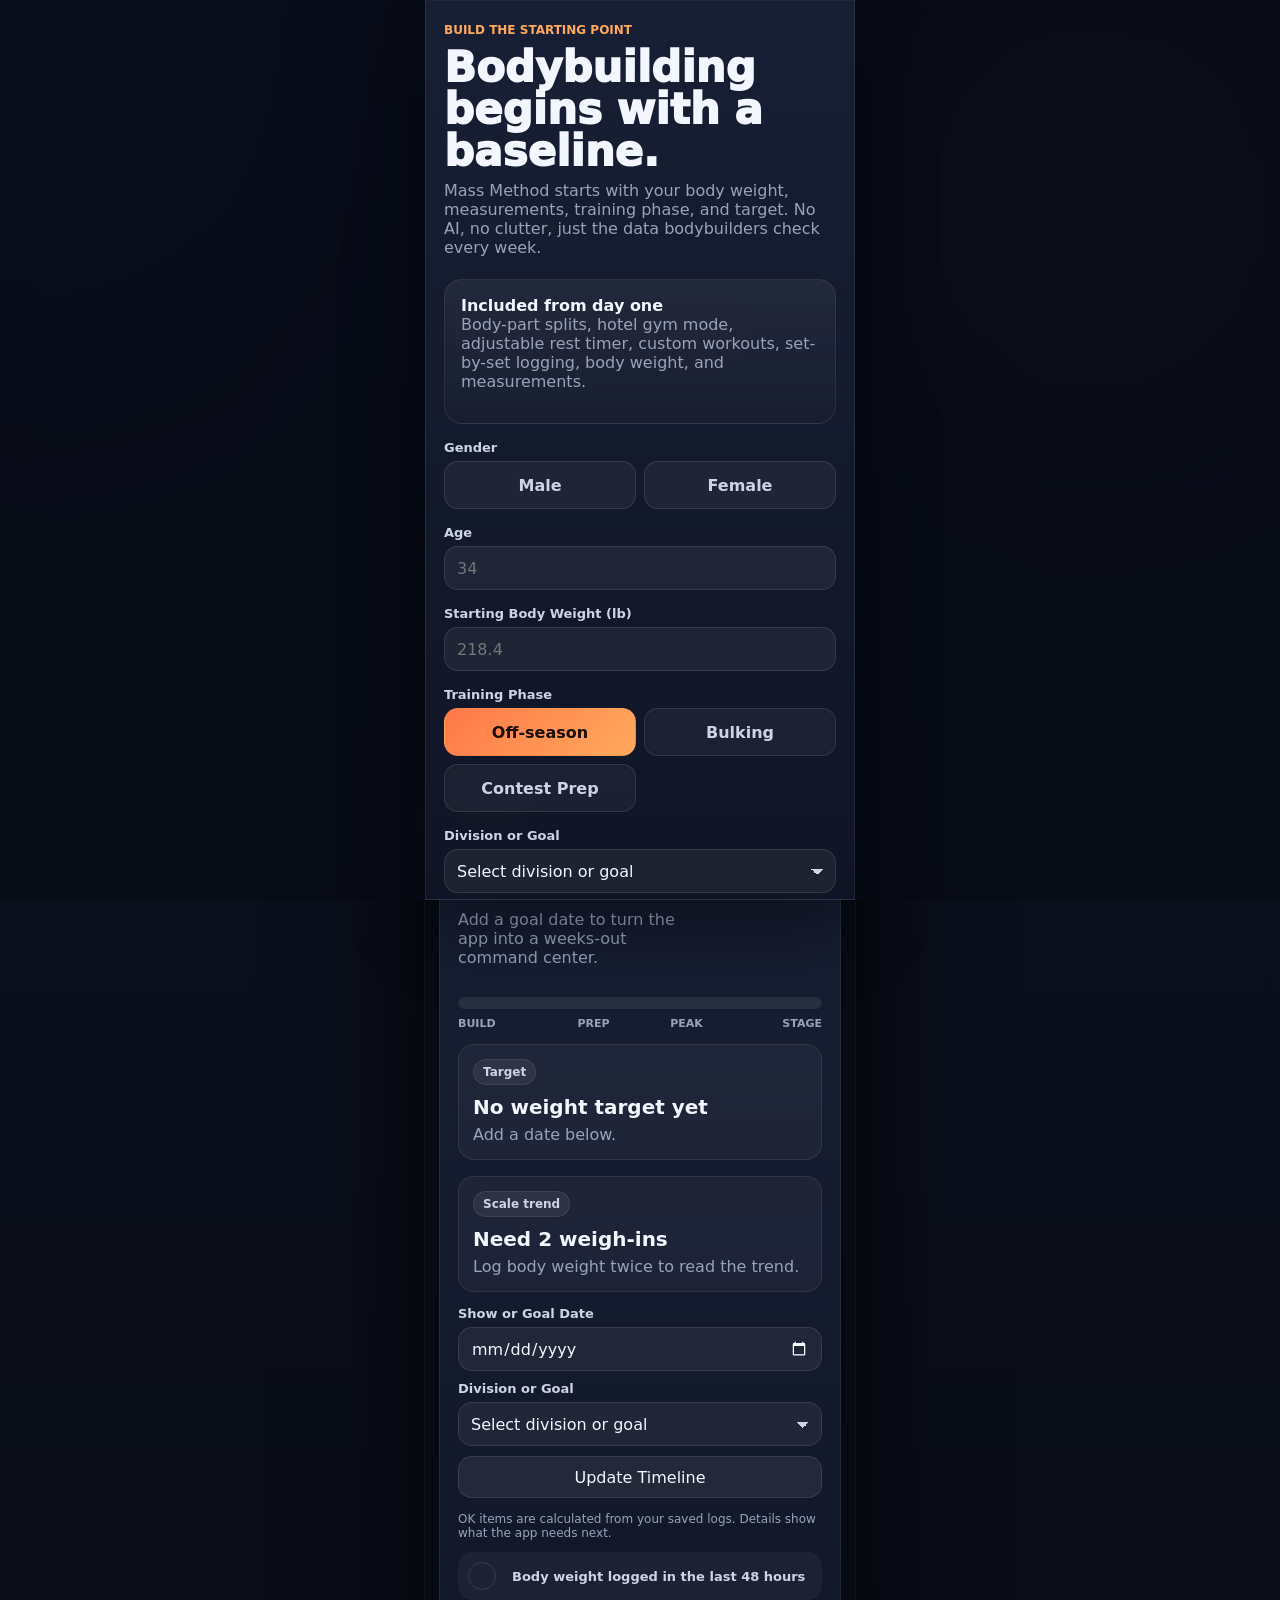
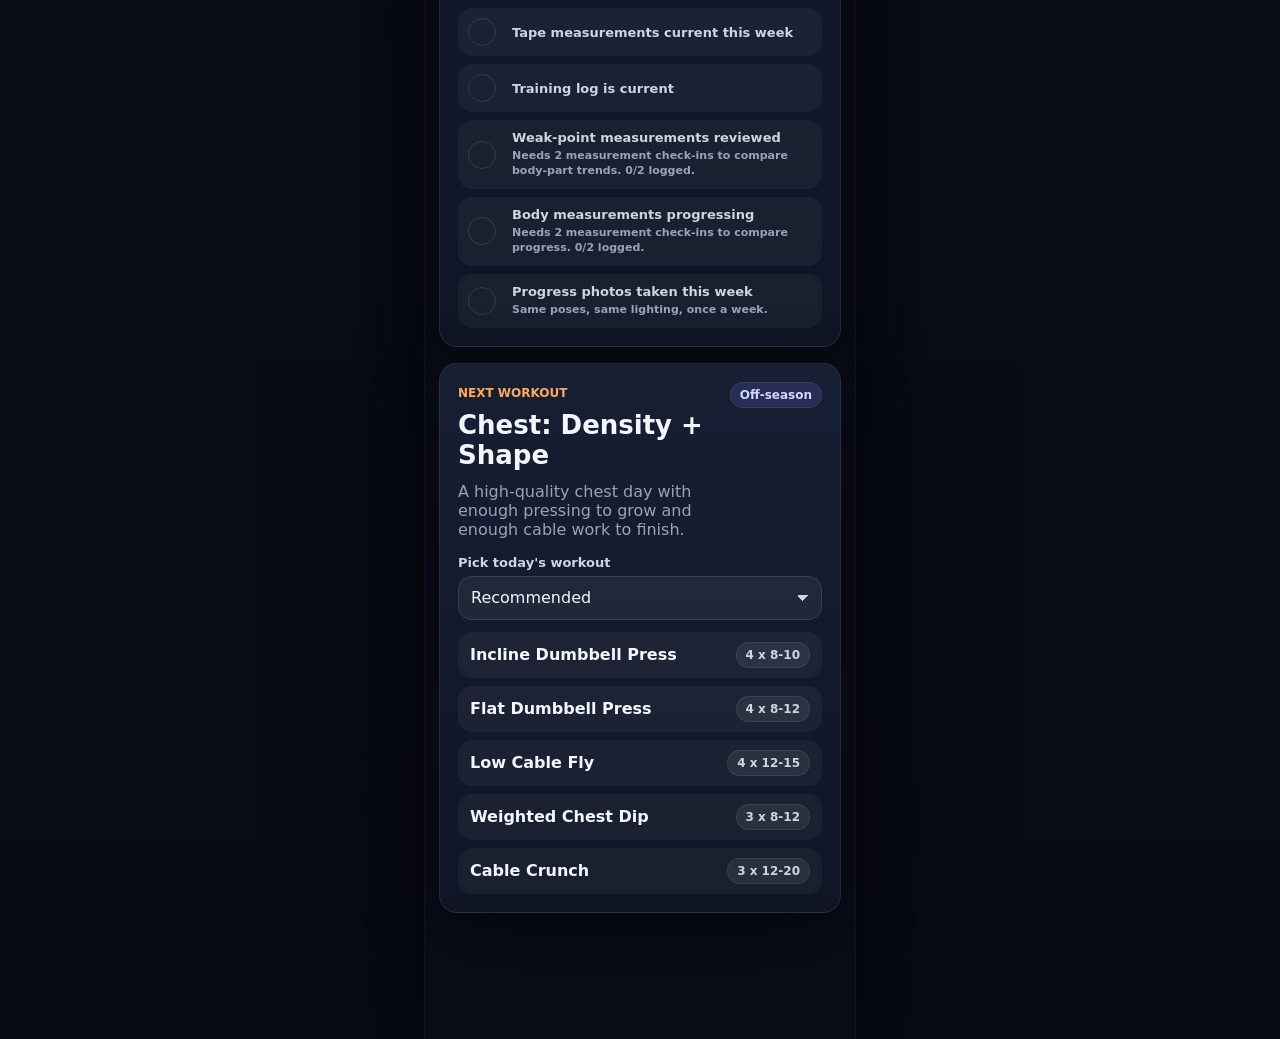
==== commit bf6068a0: "feat: Home Screen and Lock Screen widgets for today's workout - widget.js publishes a debounced JSON" ====
--- a/index.html
+++ b/index.html
@@ -20,7 +20,6 @@
     <script src="./watch.js"></script>
     <script src="./coach.js"></script>
     <script src="./health.js"></script>
-    <script src="./travel.js"></script>
-    <script src="./prep.js"></script>
+    <script src="./widget.js"></script>
   </body>
 </html>
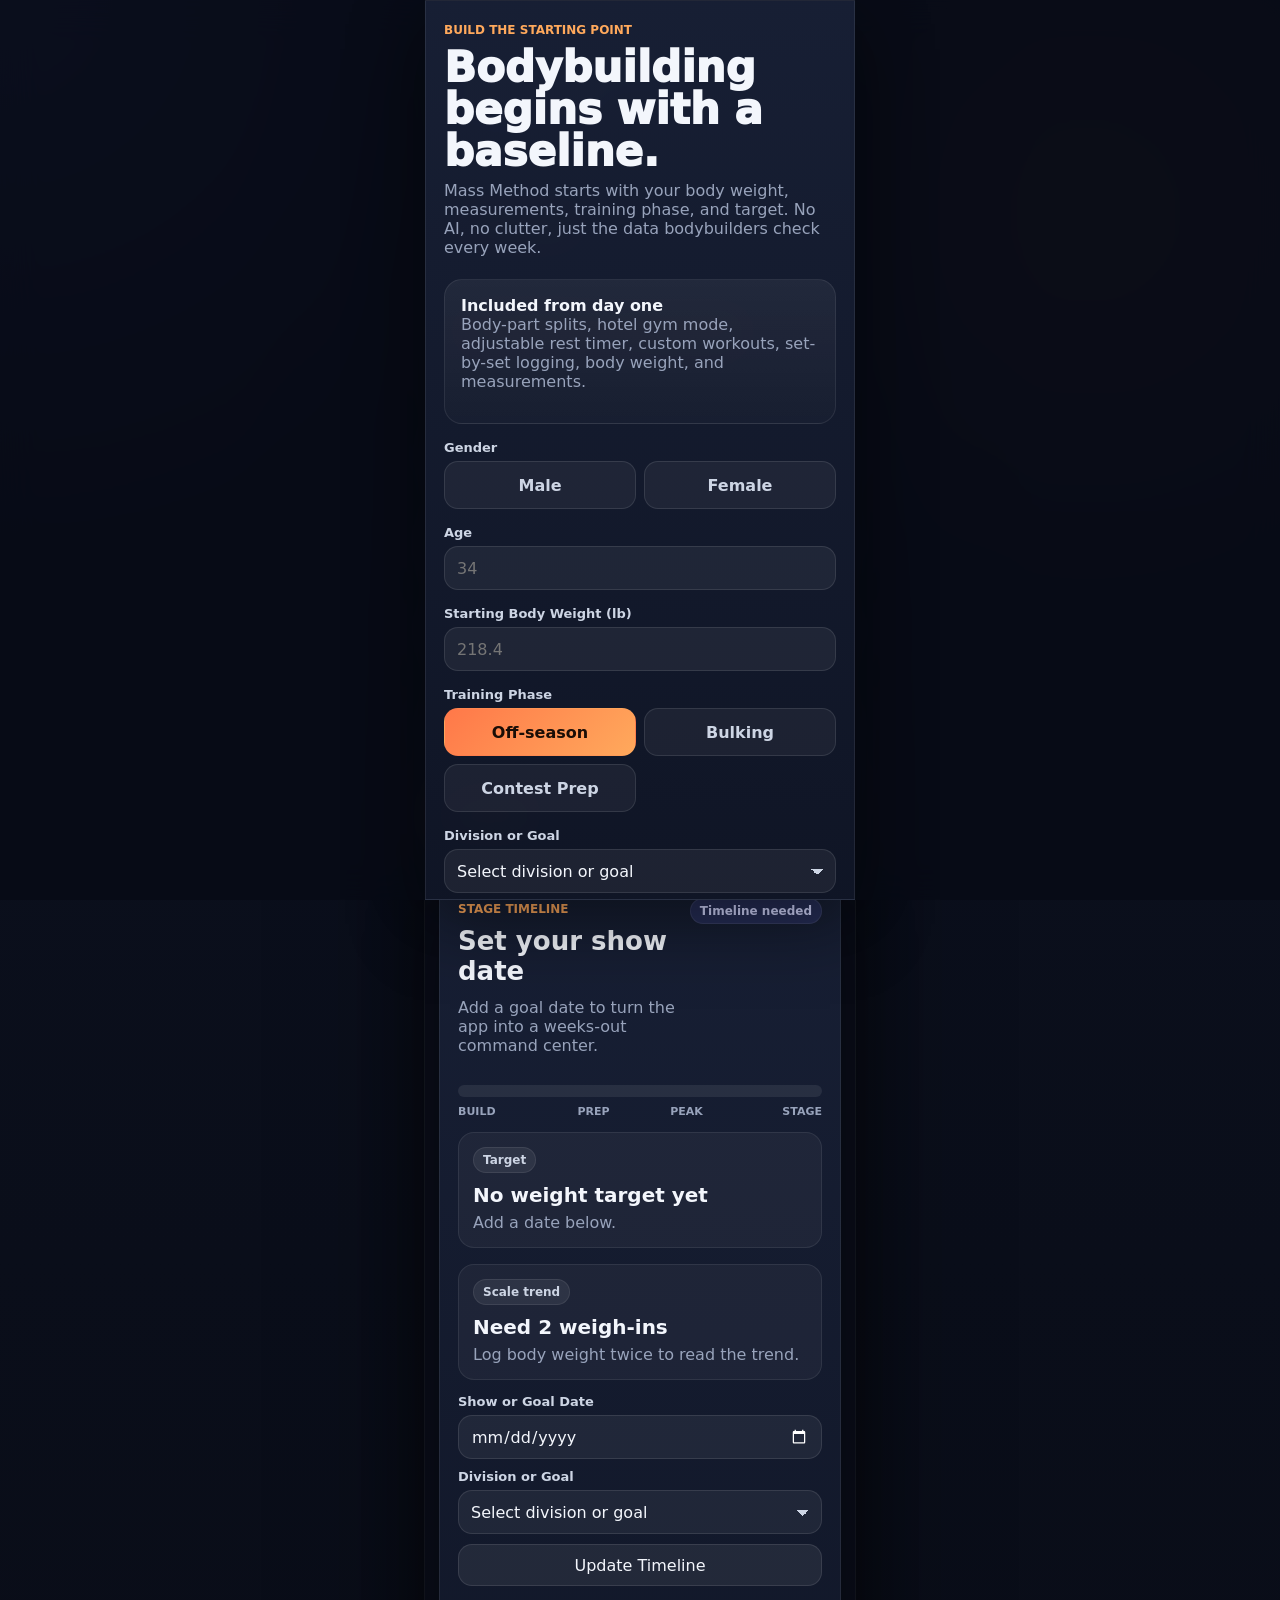
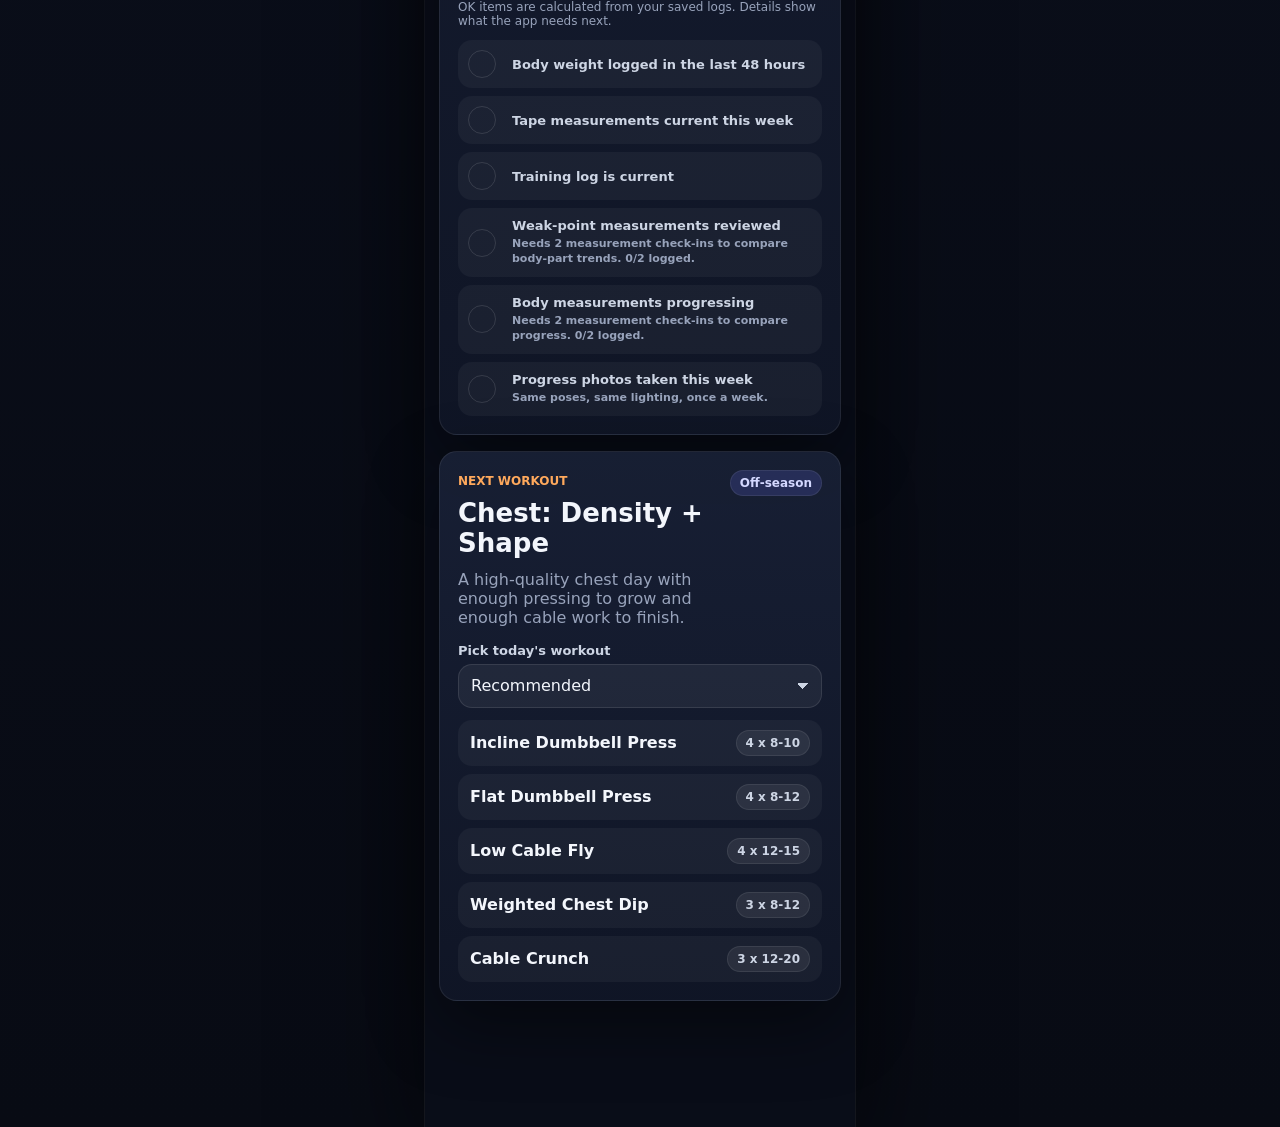
==== commit a19e7fb4: "Merge feat/guides; add form guides for the 26 travel exercises Co-Authored-By: Claude Opus 5.5 <nore" ====
--- a/index.html
+++ b/index.html
@@ -20,6 +20,8 @@
     <script src="./watch.js"></script>
     <script src="./coach.js"></script>
     <script src="./health.js"></script>
-    <script src="./widget.js"></script>
+    <script src="./travel.js"></script>
+    <script src="./prep.js"></script>
+    <script src="./guides.js"></script>
   </body>
 </html>
--- a/styles.css
+++ b/styles.css
@@ -2125,3 +2125,60 @@
 .prep-load-body {
   margin-top: 8px;
 }
+
+/* Exercise form guides */
+.exercise-guide {
+  margin: 8px 0;
+  padding: 0 12px;
+  border: 1px solid var(--line);
+  border-radius: 12px;
+}
+
+.exercise-guide > summary {
+  display: flex;
+  align-items: center;
+  min-height: 44px;
+  cursor: pointer;
+  font-weight: 800;
+}
+
+.exercise-guide-body {
+  padding-bottom: 12px;
+  font-size: 14px;
+  line-height: 1.4;
+}
+
+.exercise-guide-body h4 {
+  margin: 10px 0 4px;
+  color: var(--muted);
+  font-size: 12px;
+  letter-spacing: 0.04em;
+  text-transform: uppercase;
+}
+
+.exercise-guide-body p,
+.exercise-guide-body ol,
+.exercise-guide-body ul {
+  margin: 0;
+  /* Library cards shrink their own paragraphs; guides stay readable. */
+  font-size: inherit;
+  line-height: inherit;
+}
+
+.exercise-guide-body ol,
+.exercise-guide-body ul {
+  padding-left: 20px;
+}
+
+.exercise-guide-body li + li {
+  margin-top: 2px;
+}
+
+.guide-demo-link {
+  display: inline-flex;
+  align-items: center;
+  min-height: 44px;
+  margin-top: 4px;
+  color: var(--accent-2);
+  font-weight: 700;
+}
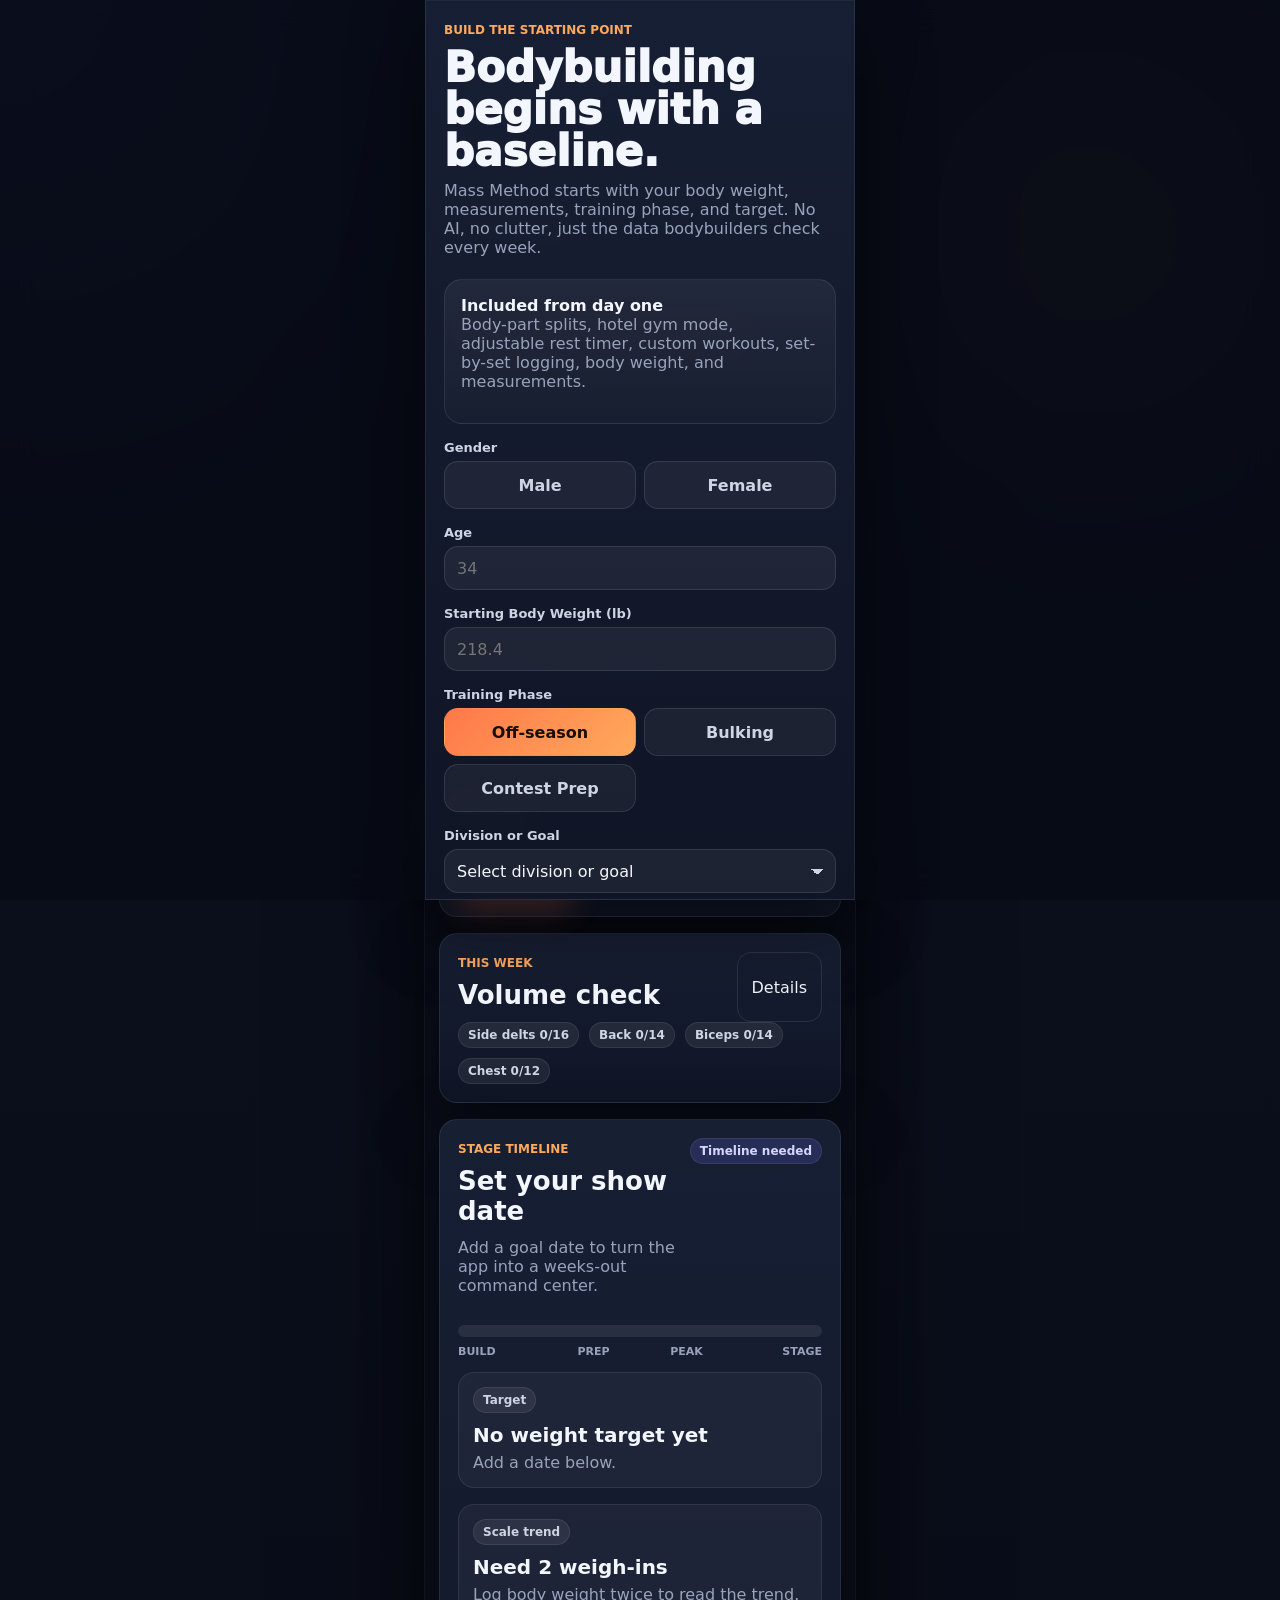
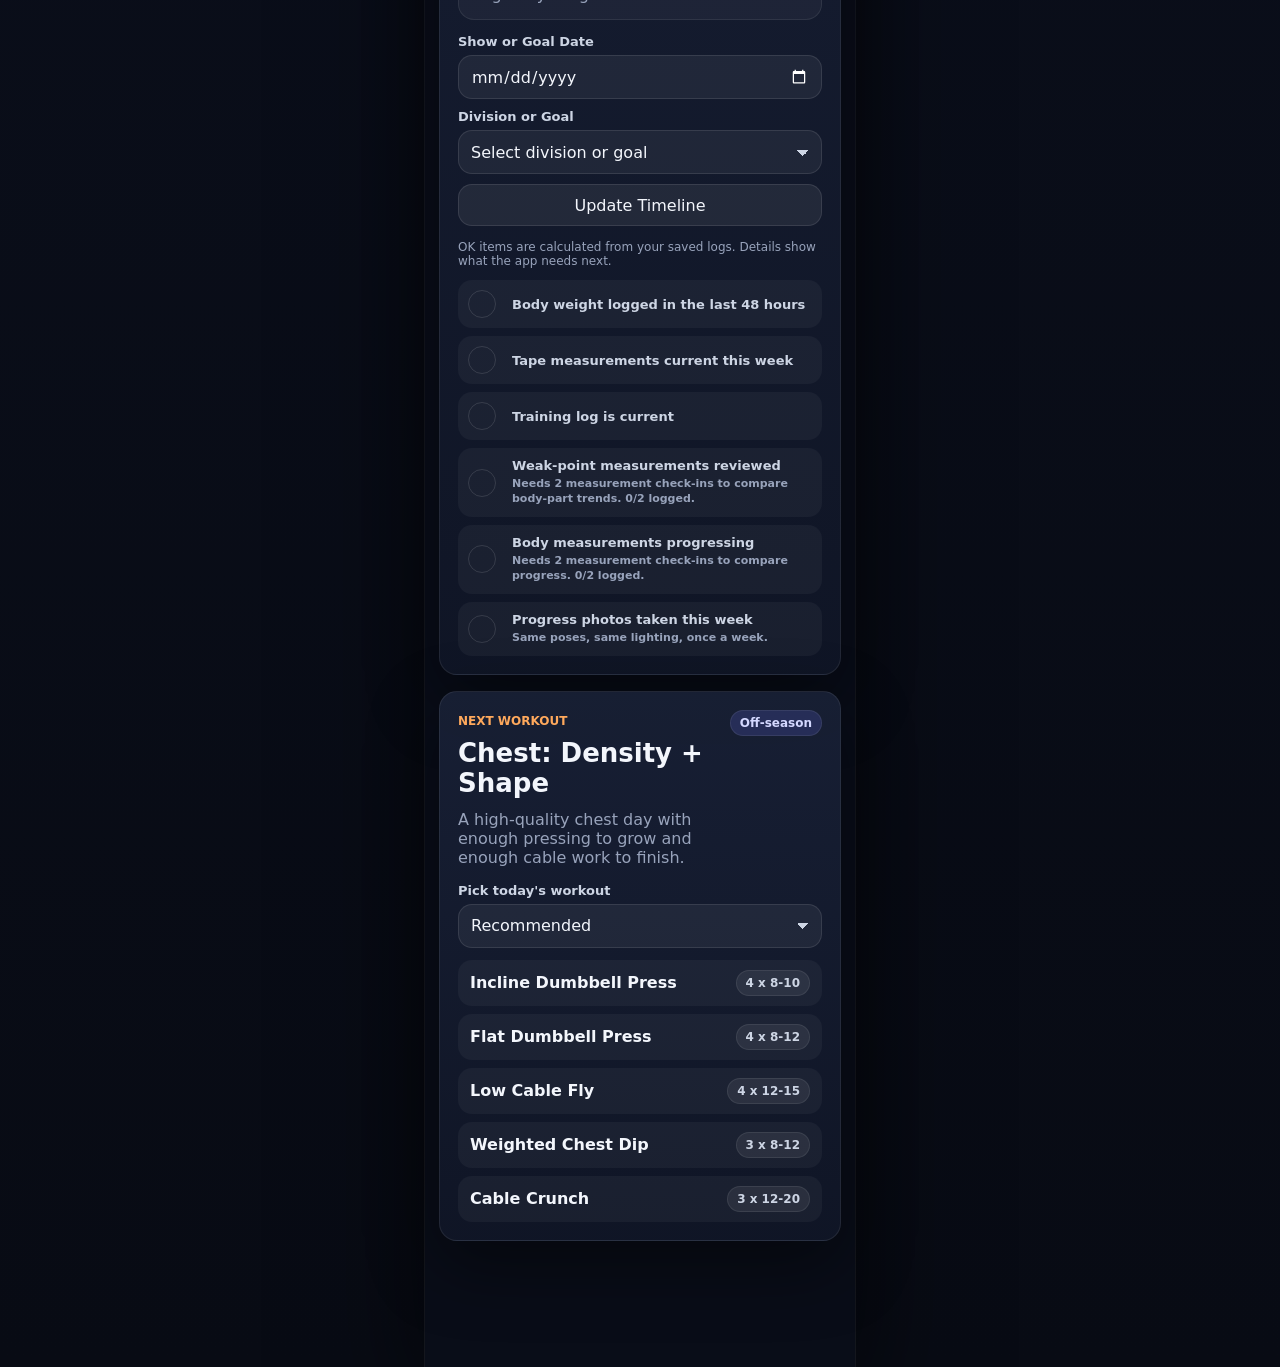
==== commit bb93f9a0: "feat: nutrition targets, daily log, and Apple Health nutrition import - nutrition.js (loaded after h" ====
--- a/index.html
+++ b/index.html
@@ -20,8 +20,6 @@
     <script src="./watch.js"></script>
     <script src="./coach.js"></script>
     <script src="./health.js"></script>
-    <script src="./travel.js"></script>
-    <script src="./prep.js"></script>
-    <script src="./guides.js"></script>
+    <script src="./nutrition.js"></script>
   </body>
 </html>
--- a/styles.css
+++ b/styles.css
@@ -1993,192 +1993,36 @@
   align-self: center;
 }
 
-/* Contest prep tools (prep.js): peak week, posing practice, warm-up and plates. */
-.prep-stack {
-  gap: 16px;
-}
-
-.prep-safety,
-.prep-warning {
-  margin: 10px 0 0;
-  padding: 10px 12px;
-  border-radius: 12px;
-  background: rgba(255, 184, 77, 0.1);
-  color: var(--soft);
-  font-size: 12px;
-  font-weight: 650;
-  line-height: 1.4;
-}
-
-.prep-warning[hidden] {
-  display: none;
-}
-
-.prep-days {
-  display: grid;
-  gap: 8px;
-  margin-top: 12px;
-}
-
-.prep-day {
-  border-radius: 14px;
-  background: rgba(255, 255, 255, 0.03);
-  padding: 4px 10px;
-}
-
-.prep-day.today {
-  outline: 1px solid rgba(255, 184, 77, 0.45);
-}
-
-.prep-day.past summary strong {
-  color: var(--muted);
-}
-
-.prep-day > summary {
-  display: grid;
-  grid-template-columns: auto minmax(0, 1fr) auto;
+/* Nutrition: four number boxes (kcal, protein, carbs, fat). */
+.nutrition-inputs {
+  display: grid;
+  grid-template-columns: repeat(4, minmax(0, 1fr));
   gap: 10px;
-  align-items: center;
-  min-height: 44px;
-  cursor: pointer;
-  list-style: none;
-}
-
-.prep-day > summary::-webkit-details-marker {
-  display: none;
-}
-
-.prep-day .checklist {
-  margin: 4px 0 10px;
-}
-
-.prep-item {
-  display: grid;
+  margin-top: 10px;
+}
+
+.nutrition-inputs .field {
+  min-width: 0;
+}
+
+.today-nutrition .volume-list,
+.nutrition-progress .volume-list {
+  margin-top: 4px;
+}
+
+@media (max-width: 560px) {
+  .nutrition-inputs {
+    grid-template-columns: repeat(2, minmax(0, 1fr));
+  }
+}
+
+.nutrition-badges {
+  display: flex;
+  flex-wrap: wrap;
   gap: 6px;
-}
-
-.prep-item:has(> .compact-btn) {
-  grid-template-columns: minmax(0, 1fr) auto;
-  align-items: center;
-}
-
-.prep-item:has(> .compact-btn) > .prep-inline-field {
-  grid-column: 1 / -1;
-}
-
-button.check-item.prep-check {
-  width: 100%;
-  min-height: 44px;
-  border: 0;
-  text-align: left;
-  color: inherit;
-  font: inherit;
-  cursor: pointer;
-}
-
-.prep-inline-field {
-  margin: 0 0 4px 44px;
-}
-
-.prep-targets {
-  display: grid;
-  gap: 6px;
-}
-
-.prep-target-row {
-  display: grid;
-  grid-template-columns: 64px minmax(0, 1fr);
-  gap: 8px;
-  align-items: center;
-}
-
-.prep-target-row label {
-  color: var(--soft);
-  font-size: 12px;
-  font-weight: 800;
-}
-
-.prep-add {
-  display: grid;
-  grid-template-columns: minmax(0, 1fr) auto;
-  gap: 8px;
-}
-
-.posing-list,
-.warmup-list {
-  margin: 10px 0;
-  padding-left: 22px;
-  color: var(--soft);
-  font-size: 13px;
-  line-height: 1.6;
-}
-
-.posing-overlay .posing-pose {
-  margin: 4px 0 0;
-  font-size: 28px;
-}
-
-.prep-load-helper[open] {
-  grid-column: 1 / -1;
-}
-
-.prep-load-body {
-  margin-top: 8px;
-}
-
-/* Exercise form guides */
-.exercise-guide {
-  margin: 8px 0;
-  padding: 0 12px;
-  border: 1px solid var(--line);
-  border-radius: 12px;
-}
-
-.exercise-guide > summary {
-  display: flex;
-  align-items: center;
-  min-height: 44px;
-  cursor: pointer;
-  font-weight: 800;
-}
-
-.exercise-guide-body {
-  padding-bottom: 12px;
-  font-size: 14px;
-  line-height: 1.4;
-}
-
-.exercise-guide-body h4 {
-  margin: 10px 0 4px;
-  color: var(--muted);
-  font-size: 12px;
-  letter-spacing: 0.04em;
-  text-transform: uppercase;
-}
-
-.exercise-guide-body p,
-.exercise-guide-body ol,
-.exercise-guide-body ul {
-  margin: 0;
-  /* Library cards shrink their own paragraphs; guides stay readable. */
-  font-size: inherit;
-  line-height: inherit;
-}
-
-.exercise-guide-body ol,
-.exercise-guide-body ul {
-  padding-left: 20px;
-}
-
-.exercise-guide-body li + li {
-  margin-top: 2px;
-}
-
-.guide-demo-link {
-  display: inline-flex;
-  align-items: center;
-  min-height: 44px;
-  margin-top: 4px;
-  color: var(--accent-2);
-  font-weight: 700;
-}
+  margin-top: 6px;
+}
+
+.nutrition-badges .badge {
+  white-space: nowrap;
+}
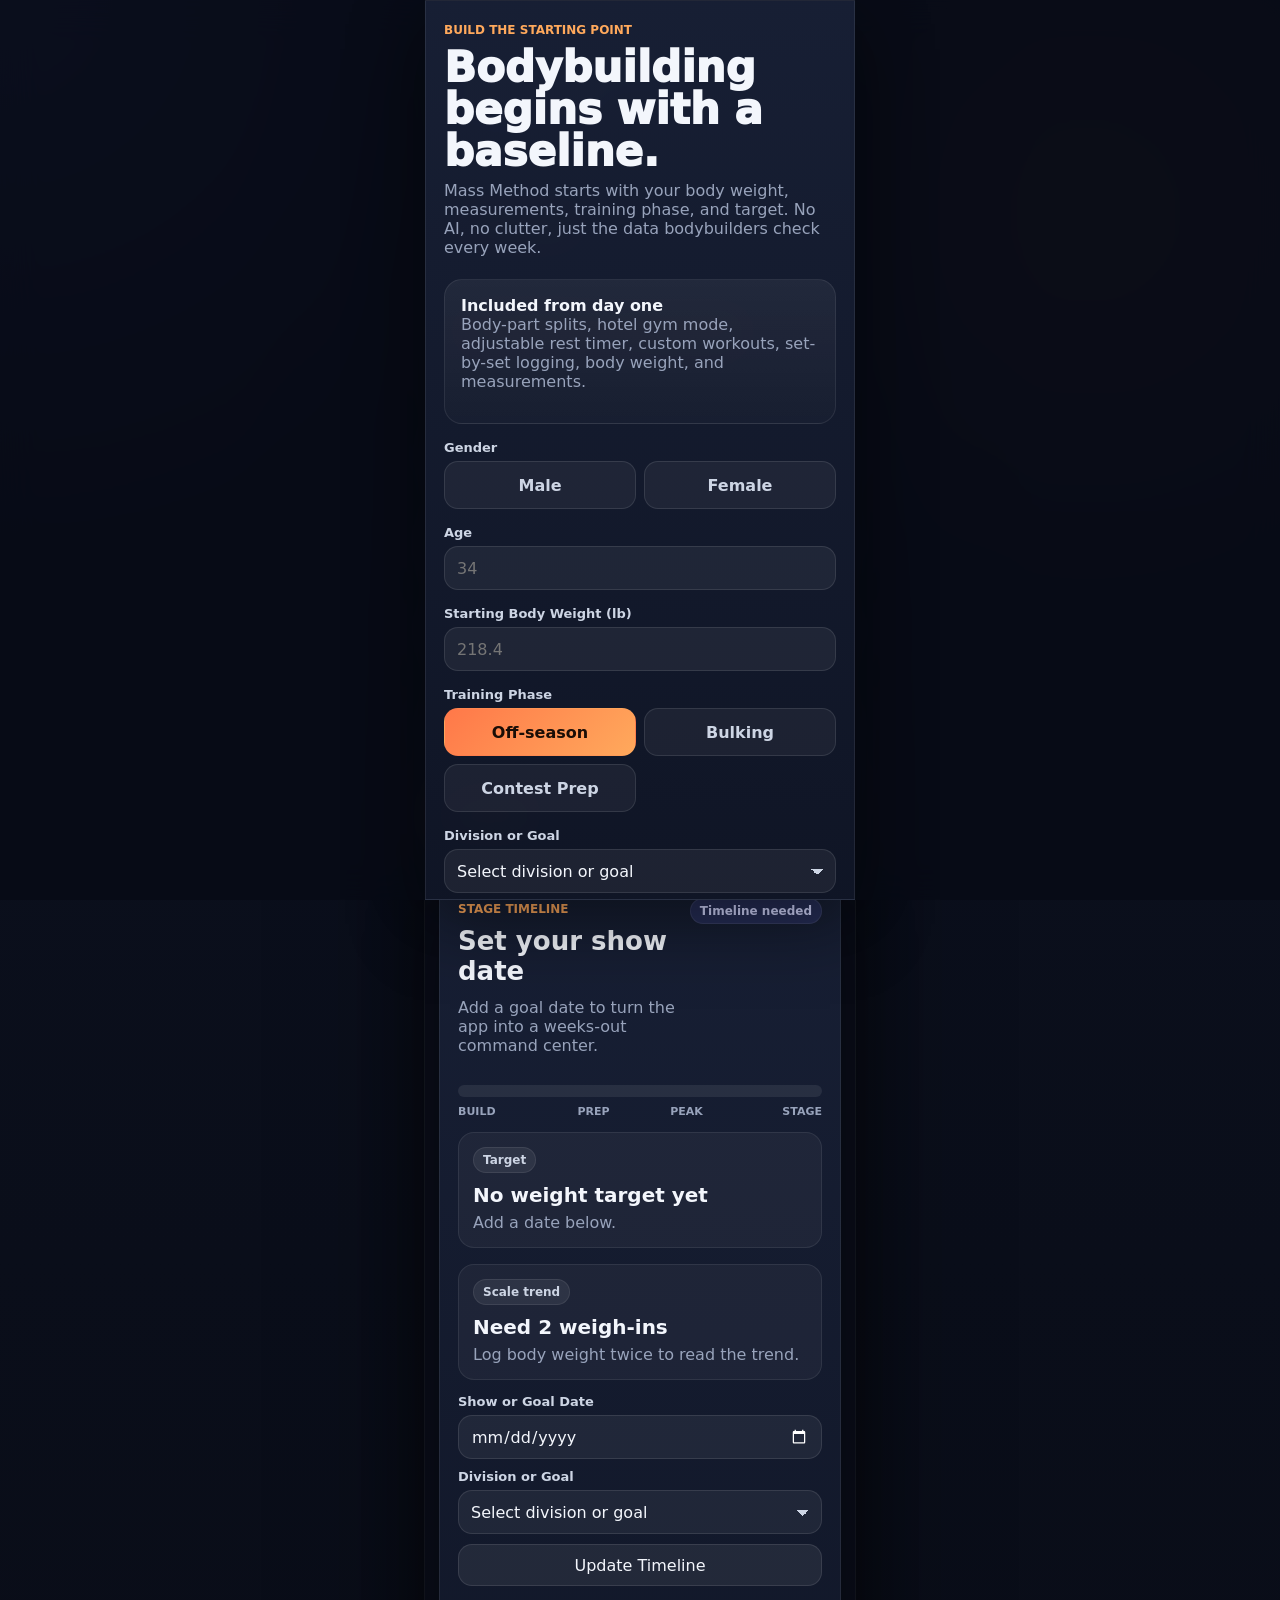
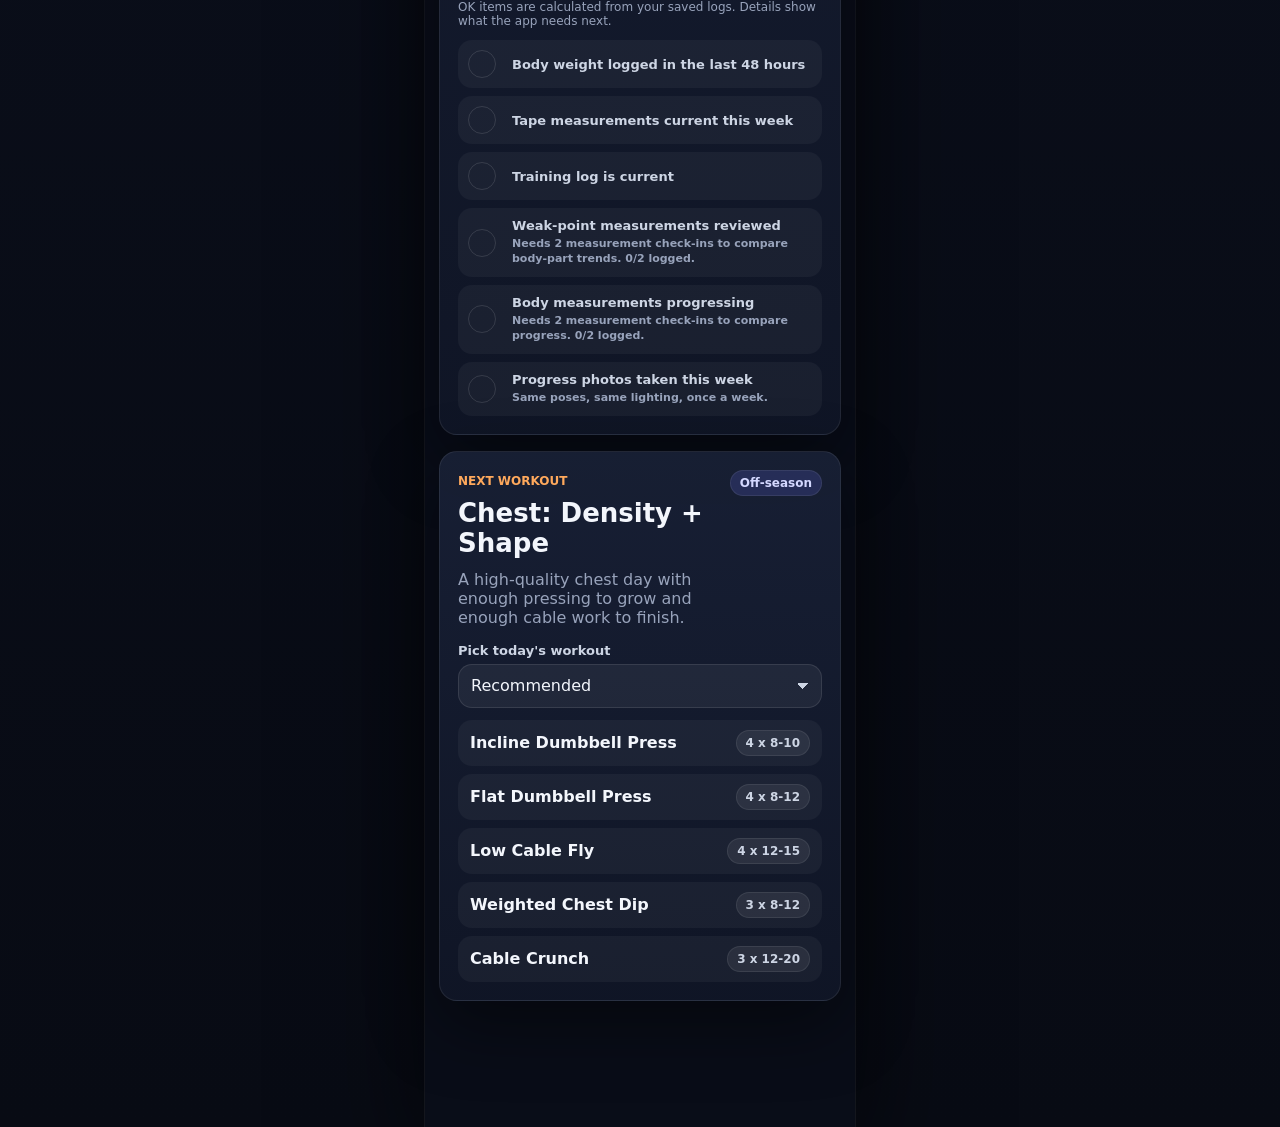
==== commit 6256c98b: "Merge branch 'feat/widget' into feature/travel-and-tools # Conflicts: #	index.html #	ios/PeakSet/Web" ====
--- a/index.html
+++ b/index.html
@@ -20,6 +20,9 @@
     <script src="./watch.js"></script>
     <script src="./coach.js"></script>
     <script src="./health.js"></script>
-    <script src="./nutrition.js"></script>
+    <script src="./travel.js"></script>
+    <script src="./prep.js"></script>
+    <script src="./guides.js"></script>
+    <script src="./widget.js"></script>
   </body>
 </html>
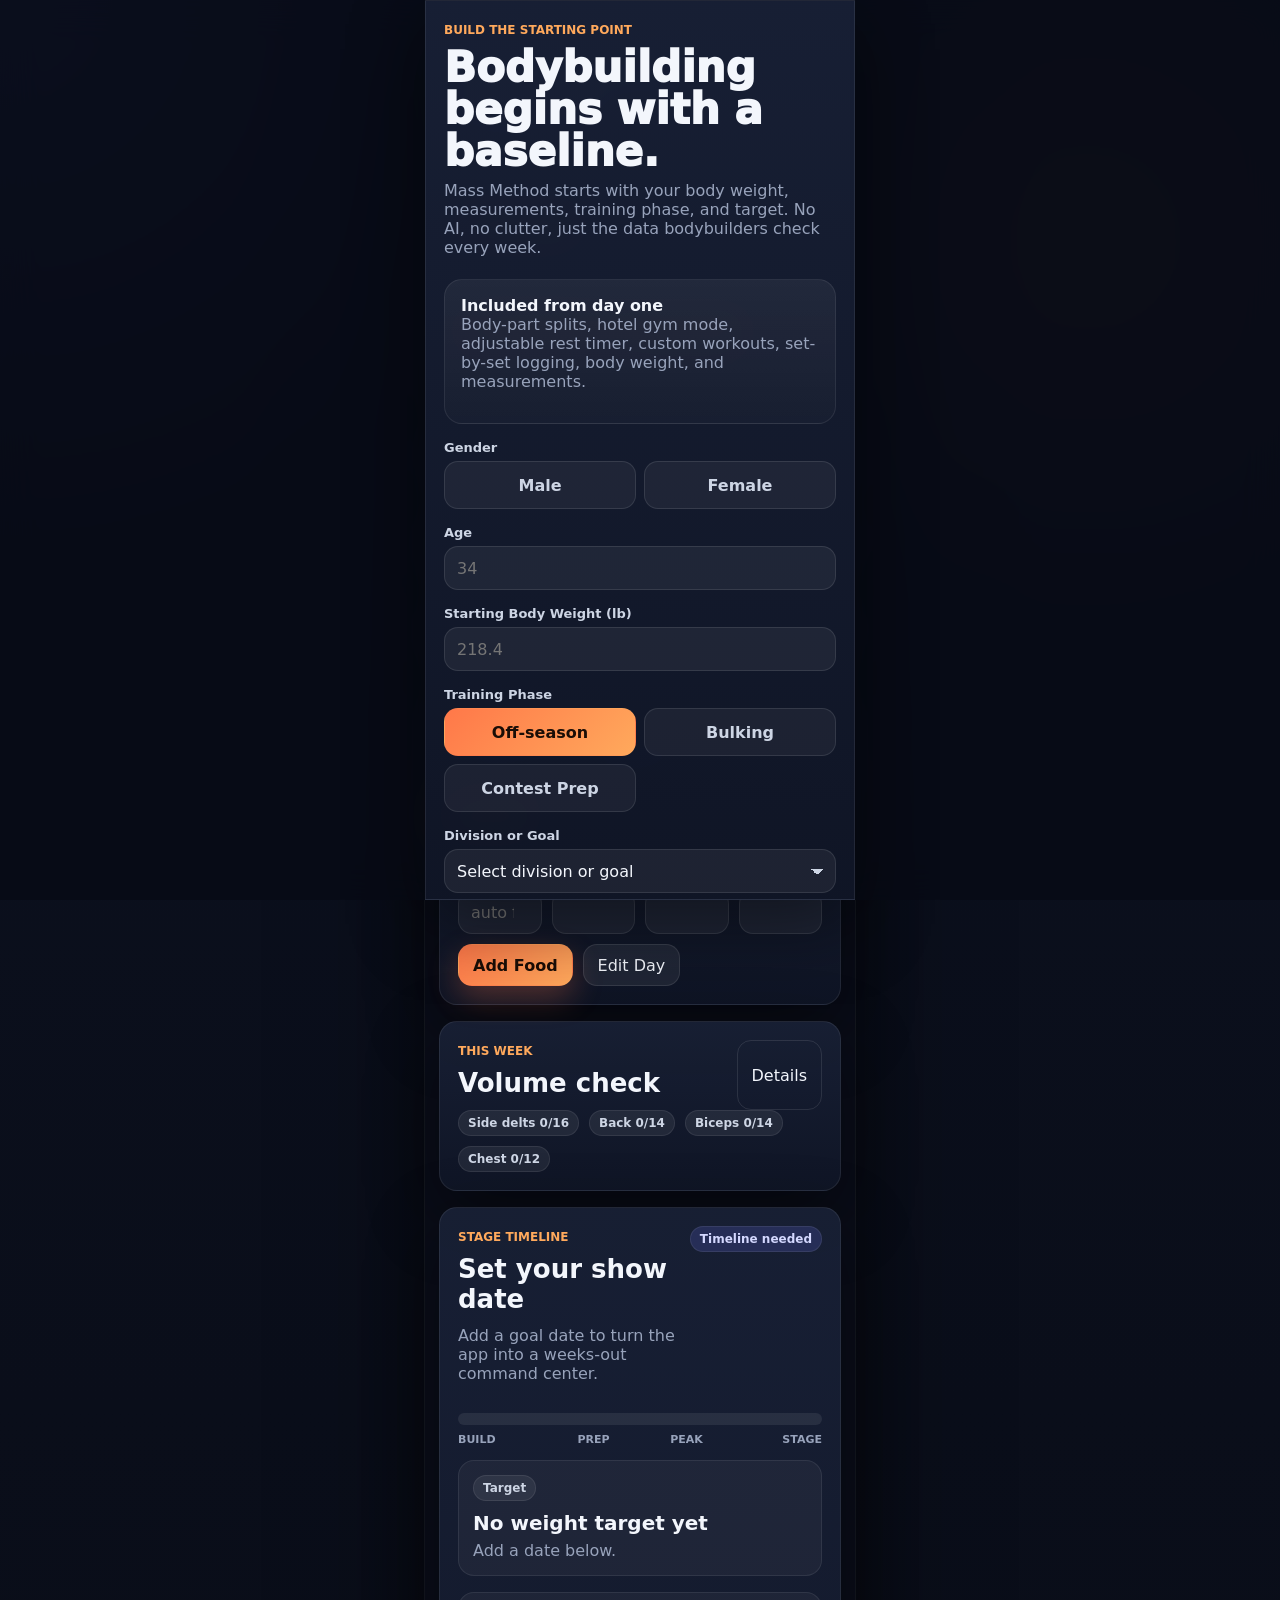
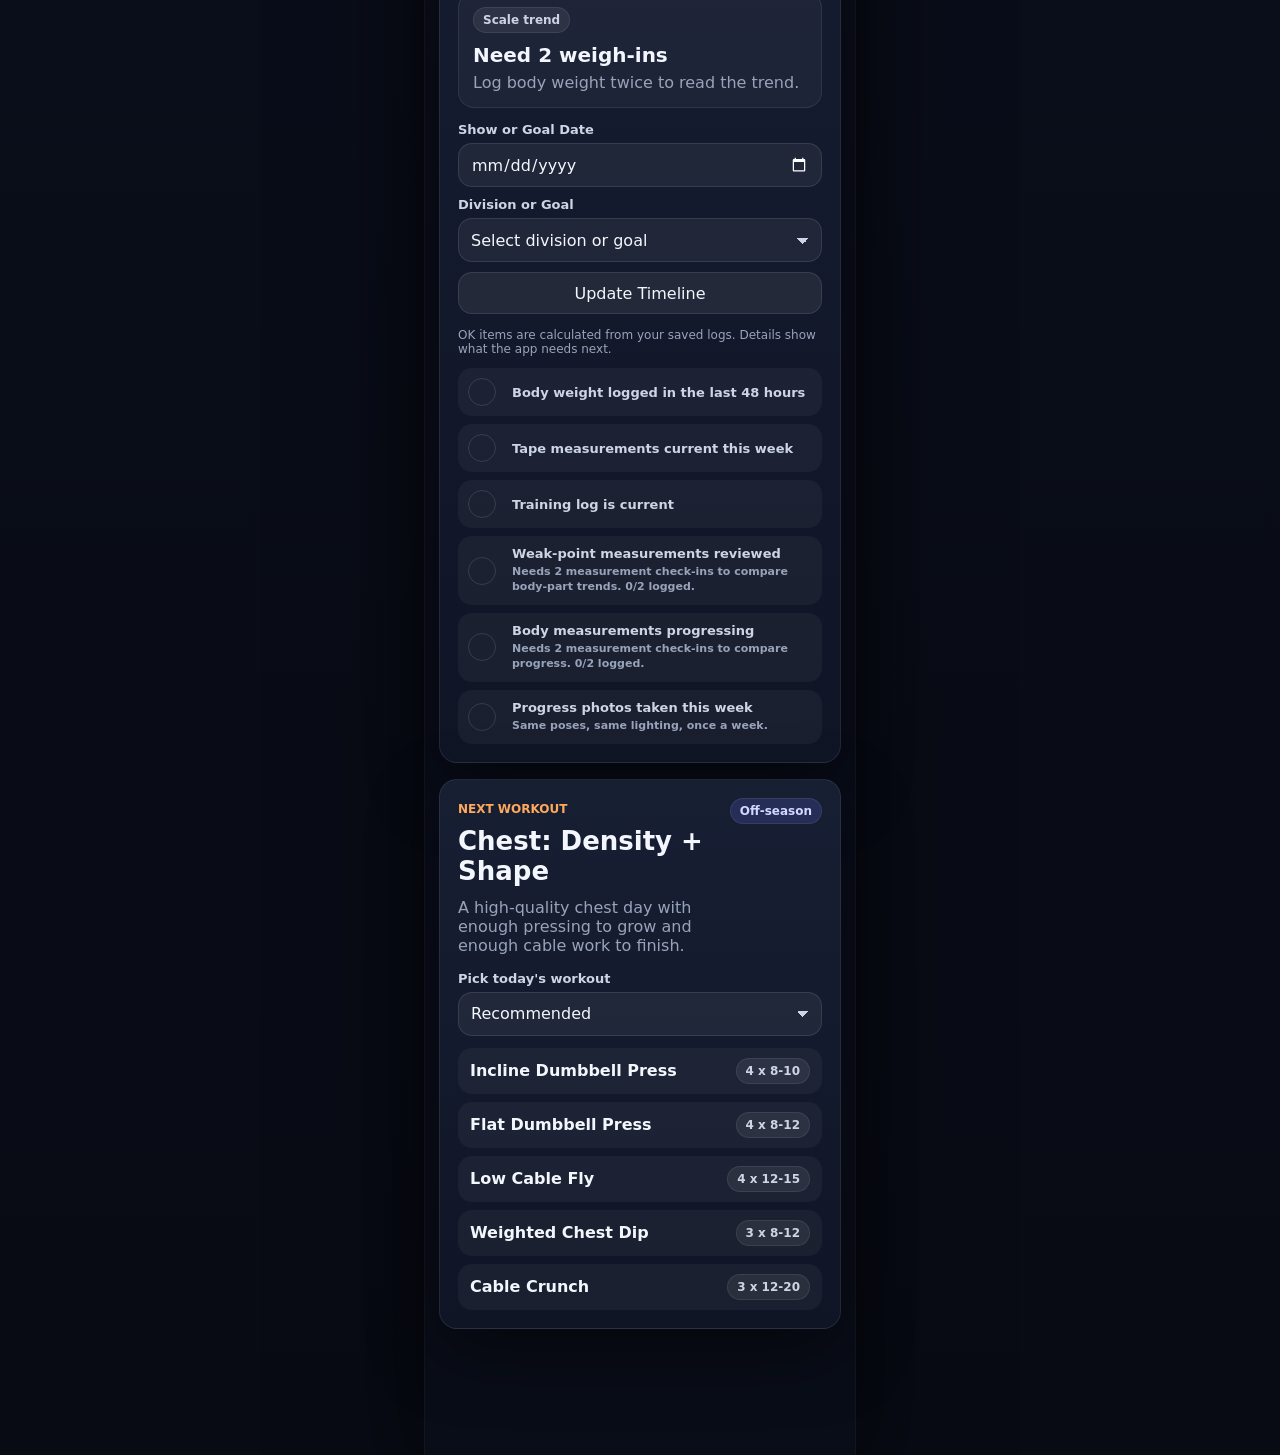
==== commit 2b8ce6d4: "Merge branch 'feat/nutrition' into feature/travel-and-tools # Conflicts: #	index.html #	ios/PeakSet/" ====
--- a/index.html
+++ b/index.html
@@ -23,6 +23,7 @@
     <script src="./travel.js"></script>
     <script src="./prep.js"></script>
     <script src="./guides.js"></script>
+    <script src="./nutrition.js"></script>
     <script src="./widget.js"></script>
   </body>
 </html>
--- a/styles.css
+++ b/styles.css
@@ -1993,6 +1993,196 @@
   align-self: center;
 }
 
+/* Contest prep tools (prep.js): peak week, posing practice, warm-up and plates. */
+.prep-stack {
+  gap: 16px;
+}
+
+.prep-safety,
+.prep-warning {
+  margin: 10px 0 0;
+  padding: 10px 12px;
+  border-radius: 12px;
+  background: rgba(255, 184, 77, 0.1);
+  color: var(--soft);
+  font-size: 12px;
+  font-weight: 650;
+  line-height: 1.4;
+}
+
+.prep-warning[hidden] {
+  display: none;
+}
+
+.prep-days {
+  display: grid;
+  gap: 8px;
+  margin-top: 12px;
+}
+
+.prep-day {
+  border-radius: 14px;
+  background: rgba(255, 255, 255, 0.03);
+  padding: 4px 10px;
+}
+
+.prep-day.today {
+  outline: 1px solid rgba(255, 184, 77, 0.45);
+}
+
+.prep-day.past summary strong {
+  color: var(--muted);
+}
+
+.prep-day > summary {
+  display: grid;
+  grid-template-columns: auto minmax(0, 1fr) auto;
+  gap: 10px;
+  align-items: center;
+  min-height: 44px;
+  cursor: pointer;
+  list-style: none;
+}
+
+.prep-day > summary::-webkit-details-marker {
+  display: none;
+}
+
+.prep-day .checklist {
+  margin: 4px 0 10px;
+}
+
+.prep-item {
+  display: grid;
+  gap: 6px;
+}
+
+.prep-item:has(> .compact-btn) {
+  grid-template-columns: minmax(0, 1fr) auto;
+  align-items: center;
+}
+
+.prep-item:has(> .compact-btn) > .prep-inline-field {
+  grid-column: 1 / -1;
+}
+
+button.check-item.prep-check {
+  width: 100%;
+  min-height: 44px;
+  border: 0;
+  text-align: left;
+  color: inherit;
+  font: inherit;
+  cursor: pointer;
+}
+
+.prep-inline-field {
+  margin: 0 0 4px 44px;
+}
+
+.prep-targets {
+  display: grid;
+  gap: 6px;
+}
+
+.prep-target-row {
+  display: grid;
+  grid-template-columns: 64px minmax(0, 1fr);
+  gap: 8px;
+  align-items: center;
+}
+
+.prep-target-row label {
+  color: var(--soft);
+  font-size: 12px;
+  font-weight: 800;
+}
+
+.prep-add {
+  display: grid;
+  grid-template-columns: minmax(0, 1fr) auto;
+  gap: 8px;
+}
+
+.posing-list,
+.warmup-list {
+  margin: 10px 0;
+  padding-left: 22px;
+  color: var(--soft);
+  font-size: 13px;
+  line-height: 1.6;
+}
+
+.posing-overlay .posing-pose {
+  margin: 4px 0 0;
+  font-size: 28px;
+}
+
+.prep-load-helper[open] {
+  grid-column: 1 / -1;
+}
+
+.prep-load-body {
+  margin-top: 8px;
+}
+
+/* Exercise form guides */
+.exercise-guide {
+  margin: 8px 0;
+  padding: 0 12px;
+  border: 1px solid var(--line);
+  border-radius: 12px;
+}
+
+.exercise-guide > summary {
+  display: flex;
+  align-items: center;
+  min-height: 44px;
+  cursor: pointer;
+  font-weight: 800;
+}
+
+.exercise-guide-body {
+  padding-bottom: 12px;
+  font-size: 14px;
+  line-height: 1.4;
+}
+
+.exercise-guide-body h4 {
+  margin: 10px 0 4px;
+  color: var(--muted);
+  font-size: 12px;
+  letter-spacing: 0.04em;
+  text-transform: uppercase;
+}
+
+.exercise-guide-body p,
+.exercise-guide-body ol,
+.exercise-guide-body ul {
+  margin: 0;
+  /* Library cards shrink their own paragraphs; guides stay readable. */
+  font-size: inherit;
+  line-height: inherit;
+}
+
+.exercise-guide-body ol,
+.exercise-guide-body ul {
+  padding-left: 20px;
+}
+
+.exercise-guide-body li + li {
+  margin-top: 2px;
+}
+
+.guide-demo-link {
+  display: inline-flex;
+  align-items: center;
+  min-height: 44px;
+  margin-top: 4px;
+  color: var(--accent-2);
+  font-weight: 700;
+}
+
 /* Nutrition: four number boxes (kcal, protein, carbs, fat). */
 .nutrition-inputs {
   display: grid;
